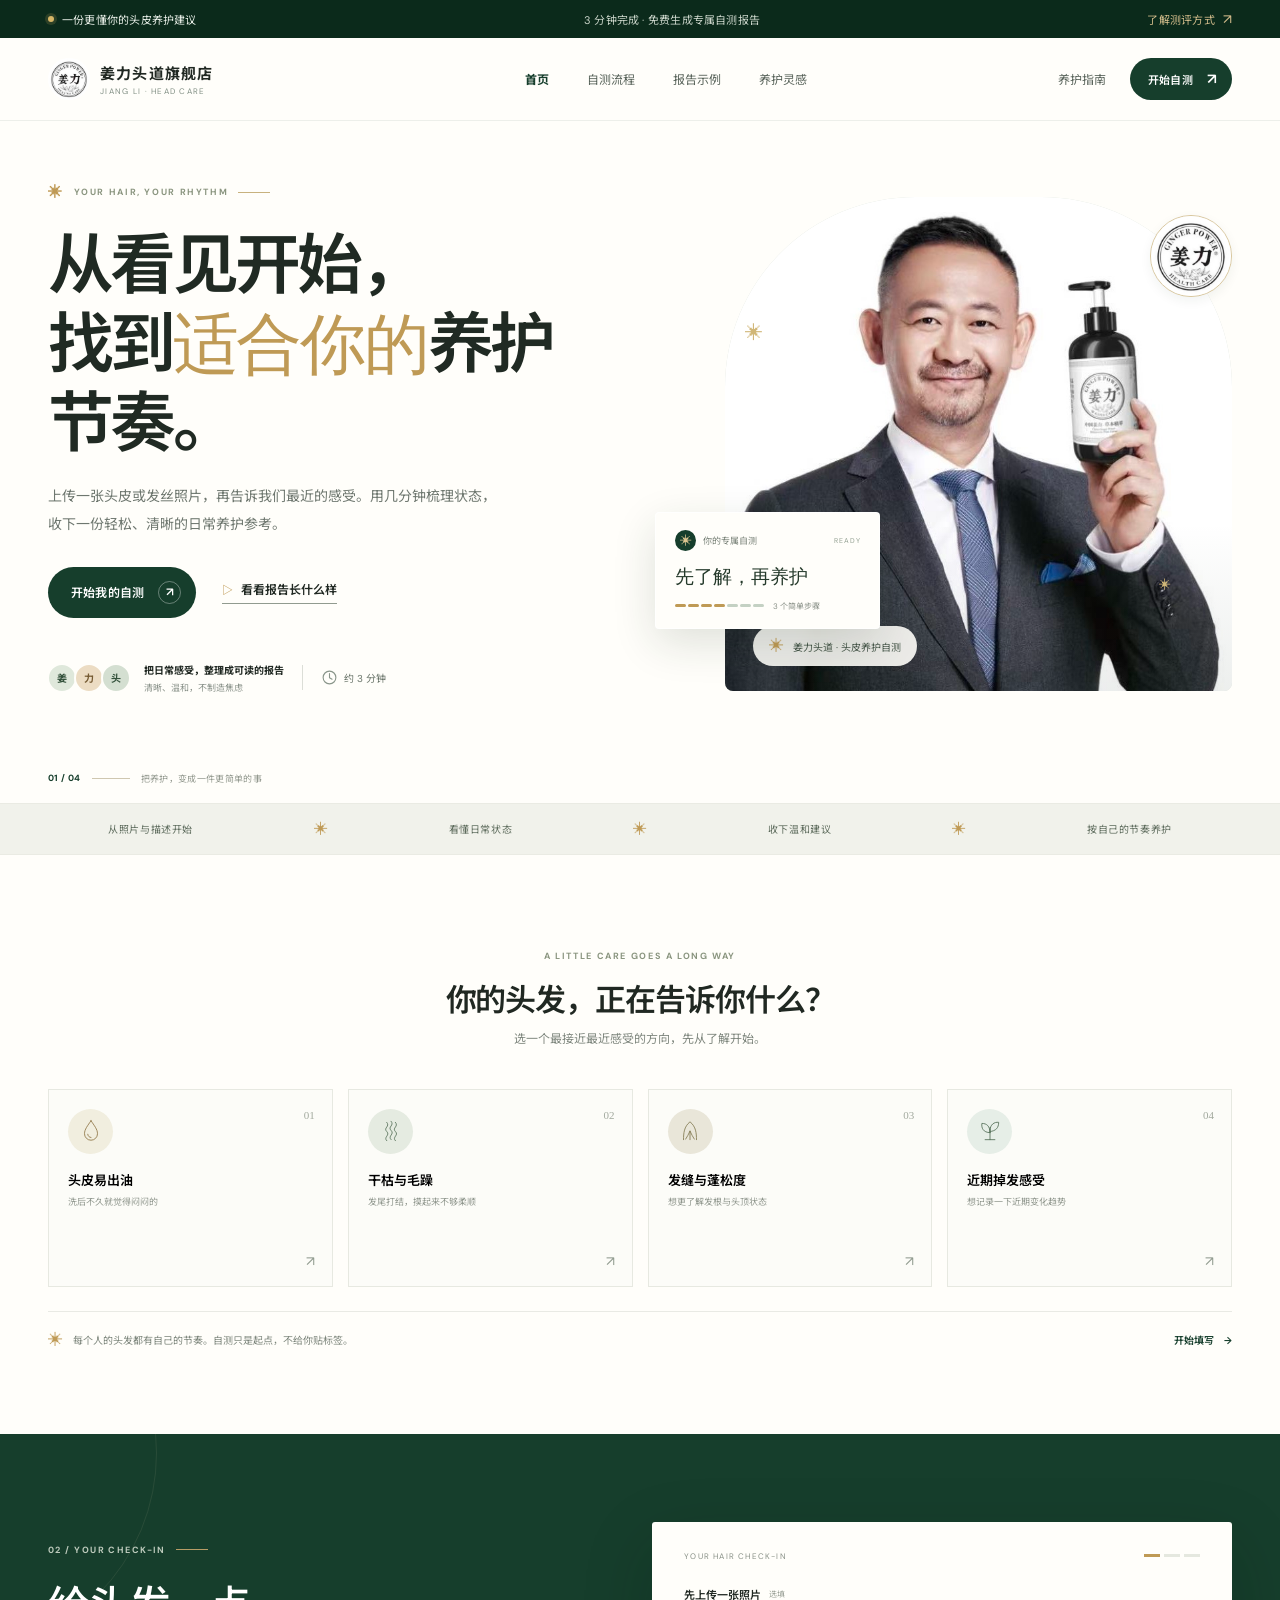
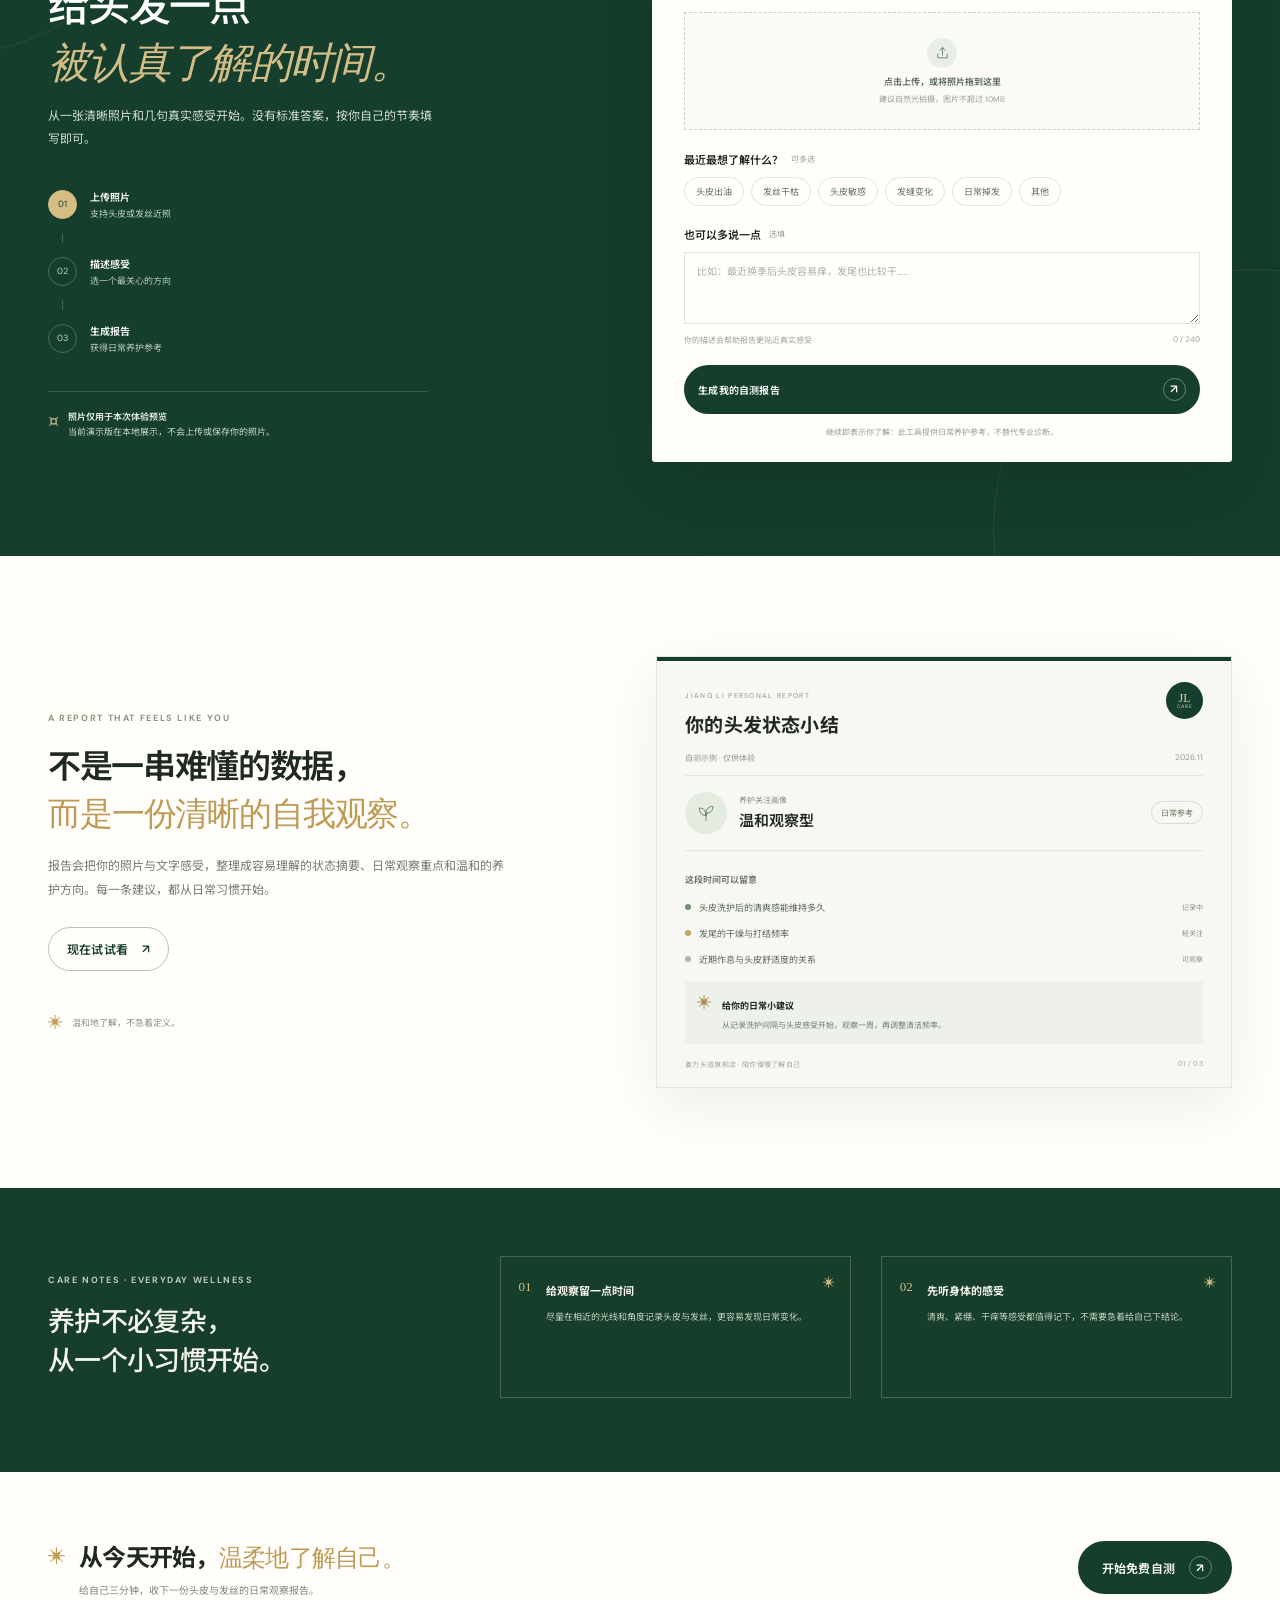
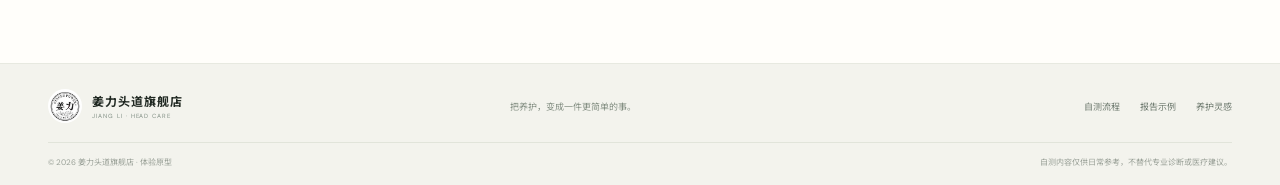
==== index.html @ 63dc25bf "Deploy hair care self-assessment prototype" ====
<!doctype html>
<html lang="zh-CN">
<head>
  <meta charset="UTF-8" />
  <meta name="viewport" content="width=device-width, initial-scale=1.0" />
  <meta name="theme-color" content="#153d2b" />
  <meta name="description" content="姜力头道旗舰店头皮发丝自测体验，几分钟生成一份日常养护参考报告。" />
  <title>姜力头道旗舰店 · 头皮发丝自测</title>
  <link rel="preconnect" href="https://fonts.googleapis.com" />
  <link rel="preconnect" href="https://fonts.gstatic.com" crossorigin />
  <link href="https://fonts.googleapis.com/css2?family=DM+Sans:wght@400;500;600;700&family=Noto+Sans+SC:wght@400;500;600;700;800&display=swap" rel="stylesheet" />
  <link rel="stylesheet" href="styles.css" />
</head>
<body>
  <div class="announcement">
    <div class="announcement-inner">
      <span class="announcement-note"><span class="live-dot"></span> 一份更懂你的头皮养护建议</span>
      <span class="announcement-center">3 分钟完成 · 免费生成专属自测报告</span>
      <a class="announcement-link" href="#how-it-works">了解测评方式 <span aria-hidden="true">↗</span></a>
    </div>
  </div>

  <header class="site-header">
    <div class="nav-wrap">
      <a class="brand" href="#top" aria-label="姜力头道旗舰店首页">
        <span class="brand-mark" aria-hidden="true"><img src="assets/jiangli-brand-seal.jpg" alt="" /></span>
        <span class="brand-copy"><strong>姜力头道旗舰店</strong><small>JIANG LI · HEAD CARE</small></span>
      </a>
      <nav class="desktop-nav" aria-label="主导航">
        <a class="active" href="#top">首页</a>
        <a href="#how-it-works">自测流程</a>
        <a href="#report-preview">报告示例</a>
        <a href="#care-notes">养护灵感</a>
      </nav>
      <div class="nav-actions">
        <a class="nav-text-link" href="#care-notes">养护指南</a>
        <a class="button button-dark button-small" href="#assessment">开始自测 <span aria-hidden="true">↗</span></a>
        <button class="menu-toggle" type="button" aria-label="打开导航" aria-expanded="false"><span></span><span></span></button>
      </div>
    </div>
    <nav class="mobile-nav" aria-label="移动端导航">
      <a href="#top">首页</a><a href="#how-it-works">自测流程</a><a href="#report-preview">报告示例</a><a href="#care-notes">养护灵感</a>
    </nav>
  </header>

  <main id="top">
    <section class="hero section-shell">
      <div class="hero-copy">
        <div class="eyebrow"><span class="eyebrow-leaf">✳</span> YOUR HAIR, YOUR RHYTHM <span class="eyebrow-line"></span></div>
        <h1>从看见开始，<br />找到<span class="gold-word">适合你的</span><br class="mobile-break" />养护节奏。</h1>
        <p class="hero-description">上传一张头皮或发丝照片，再告诉我们最近的感受。用几分钟梳理状态，收下一份轻松、清晰的日常养护参考。</p>
        <div class="hero-cta-row">
          <a class="button button-dark" href="#assessment">开始我的自测 <span class="arrow-circle" aria-hidden="true">↗</span></a>
          <a class="button-link" href="#report-preview"><span class="play-icon">▷</span> 看看报告长什么样</a>
        </div>
        <div class="hero-proof">
          <div class="avatar-stack" aria-hidden="true"><span>姜</span><span>力</span><span>头</span></div>
          <div class="proof-copy"><strong>把日常感受，整理成可读的报告</strong><span>清晰、温和，不制造焦虑</span></div>
          <span class="proof-divider"></span>
          <span class="proof-time"><svg viewBox="0 0 20 20" aria-hidden="true"><circle cx="10" cy="10" r="7.5"/><path d="M10 5.5v4.8l3 1.8"/></svg>约 3 分钟</span>
        </div>
      </div>
      <div class="hero-visual">
        <div class="hero-image-wrap">
          <img class="hero-image" src="assets/jiangli-founder-hero.jpg" alt="姜力品牌形象人物手持产品的宣传照片" />
          <div class="image-tint"></div>
          <div class="hero-image-caption"><span class="caption-spark">✳</span><span>姜力头道 · 头皮养护自测</span></div>
          <div class="floating-leaf leaf-one">✳</div><div class="floating-leaf leaf-two">✳</div>
        </div>
        <div class="floating-report-card">
          <div class="report-mini-head"><span class="report-mini-icon">✳</span><span>你的专属自测</span><span class="mini-status">READY</span></div>
          <div class="report-mini-title">先了解，再养护</div>
          <div class="report-mini-meta"><span class="mini-bars"><i></i><i></i><i></i><i></i><i></i><i></i><i></i></span><span>3 个简单步骤</span></div>
        </div>
        <div class="hero-stamp"><img src="assets/jiangli-brand-seal.jpg" alt="姜力品牌标识" /></div>
      </div>
      <div class="hero-bottom-note"><span>01 / 04</span><span class="note-rule"></span><span>把养护，变成一件更简单的事</span></div>
    </section>

    <section class="benefit-strip" aria-label="自测特点">
      <div class="benefit-inner"><span>从照片与描述开始</span><i>✳</i><span>看懂日常状态</span><i>✳</i><span>收下温和建议</span><i>✳</i><span>按自己的节奏养护</span></div>
    </section>

    <section class="categories section-shell" id="how-it-works">
      <div class="section-heading">
        <div class="eyebrow centered">A LITTLE CARE GOES A LONG WAY</div>
        <h2>你的头发，正在告诉你什么？</h2>
        <p>选一个最接近最近感受的方向，先从了解开始。</p>
      </div>
      <div class="concern-grid">
        <button class="concern-card" data-concern="头皮容易出油" type="button">
          <span class="concern-index">01</span><span class="concern-icon oil-icon"><svg viewBox="0 0 48 48"><path d="M24 5C18 14 12 21 12 29a12 12 0 0 0 24 0c0-8-6-15-12-24Z"/><path d="M18 30c.5 3.5 2.5 5.5 6 6"/></svg></span>
          <span class="concern-name">头皮易出油</span><span class="concern-desc">洗后不久就觉得闷闷的</span><span class="concern-arrow">↗</span>
        </button>
        <button class="concern-card" data-concern="发丝干枯毛躁" type="button">
          <span class="concern-index">02</span><span class="concern-icon hair-icon"><svg viewBox="0 0 48 48"><path d="M18 8c7 8-7 10 0 17s-7 10 0 17M26 6c7 8-7 10 0 17s-7 10 0 17M34 8c7 8-7 10 0 17s-7 10 0 17"/></svg></span>
          <span class="concern-name">干枯与毛躁</span><span class="concern-desc">发尾打结，摸起来不够柔顺</span><span class="concern-arrow">↗</span>
        </button>
        <button class="concern-card" data-concern="发缝看起来明显" type="button">
          <span class="concern-index">03</span><span class="concern-icon root-icon"><svg viewBox="0 0 48 48"><path d="M12 40c0-12 1-24 12-33 11 9 12 21 12 33M16 39c3-4 5-9 8-15 3 6 5 11 8 15M24 24v16"/></svg></span>
          <span class="concern-name">发缝与蓬松度</span><span class="concern-desc">想更了解发根与头顶状态</span><span class="concern-arrow">↗</span>
        </button>
        <button class="concern-card" data-concern="近期掉发感受变多" type="button">
          <span class="concern-index">04</span><span class="concern-icon calm-icon"><svg viewBox="0 0 48 48"><path d="M24 40V18M24 27C11 27 8 18 9 10c9 0 15 5 15 17ZM24 23c0-11 8-16 16-15 0 10-5 16-16 17"/><path d="M15 40h18"/></svg></span>
          <span class="concern-name">近期掉发感受</span><span class="concern-desc">想记录一下近期变化趋势</span><span class="concern-arrow">↗</span>
        </button>
      </div>
      <div class="category-foot"><span class="category-foot-mark">✳</span><span>每个人的头发都有自己的节奏。自测只是起点，不给你贴标签。</span><a href="#assessment">开始填写 <span>→</span></a></div>
    </section>

    <section class="assessment-section" id="assessment">
      <div class="assessment-shell">
        <div class="assessment-intro">
          <div class="eyebrow light-eyebrow"><span>02 / YOUR CHECK-IN</span><span class="eyebrow-line"></span></div>
          <h2>给头发一点<br /><span>被认真了解的时间。</span></h2>
          <p>从一张清晰照片和几句真实感受开始。没有标准答案，按你自己的节奏填写即可。</p>
          <div class="assessment-steps">
            <div class="step-item active"><span>01</span><div><strong>上传照片</strong><small>支持头皮或发丝近照</small></div></div>
            <span class="step-connector"></span>
            <div class="step-item"><span>02</span><div><strong>描述感受</strong><small>选一个最关心的方向</small></div></div>
            <span class="step-connector"></span>
            <div class="step-item"><span>03</span><div><strong>生成报告</strong><small>获得日常养护参考</small></div></div>
          </div>
          <div class="privacy-note"><span>⌑</span><p><strong>照片仅用于本次体验预览</strong><br/>当前演示版在本地展示，不会上传或保存你的照片。</p></div>
        </div>
        <div class="assessment-card" id="assessment-card">
          <div class="form-topline"><span>YOUR HAIR CHECK-IN</span><span class="form-progress"><i></i><i></i><i></i></span></div>
          <form id="assessment-form">
            <label class="field-label" for="photo-input">先上传一张照片 <span>选填</span></label>
            <div class="upload-box" id="upload-box" tabindex="0" role="button" aria-label="选择或拖入照片">
              <input id="photo-input" type="file" accept="image/*" capture="environment" />
              <div class="upload-placeholder" id="upload-placeholder">
                <span class="upload-icon"><svg viewBox="0 0 32 32"><path d="M16 21V7m0 0-5 5m5-5 5 5M7 19v7h18v-7"/></svg></span>
                <strong>点击上传，或将照片拖到这里</strong>
                <small>建议自然光拍摄，图片不超过 10MB</small>
              </div>
              <img class="upload-preview" id="upload-preview" alt="已选择照片预览" hidden />
              <button class="remove-photo" id="remove-photo" type="button" aria-label="移除照片" hidden>×</button>
            </div>
            <label class="field-label concern-field-label">最近最想了解什么？ <span>可多选</span></label>
            <div class="choice-list" role="group" aria-label="选择关心的问题">
              <button type="button" class="choice-chip" data-choice="头皮出油">头皮出油</button>
              <button type="button" class="choice-chip" data-choice="发丝干枯">发丝干枯</button>
              <button type="button" class="choice-chip" data-choice="头皮敏感">头皮敏感</button>
              <button type="button" class="choice-chip" data-choice="发缝变化">发缝变化</button>
              <button type="button" class="choice-chip" data-choice="日常掉发">日常掉发</button>
              <button type="button" class="choice-chip" data-choice="其他感受">其他</button>
            </div>
            <label class="field-label" for="description">也可以多说一点 <span>选填</span></label>
            <textarea id="description" rows="3" maxlength="240" placeholder="比如：最近换季后头皮容易痒，发尾也比较干……"></textarea>
            <div class="form-foot"><span>你的描述会帮助报告更贴近真实感受</span><span id="char-count">0 / 240</span></div>
            <button class="button button-dark submit-button" type="submit">生成我的自测报告 <span class="arrow-circle" aria-hidden="true">↗</span></button>
            <p class="form-disclaimer">继续即表示你了解：此工具提供日常养护参考，不替代专业诊断。</p>
          </form>
        </div>
      </div>
    </section>

    <section class="report-preview section-shell" id="report-preview">
      <div class="report-preview-copy">
        <div class="eyebrow">A REPORT THAT FEELS LIKE YOU</div>
        <h2>不是一串难懂的数据，<br /><span class="gold-word">而是一份清晰的自我观察。</span></h2>
        <p>报告会把你的照片与文字感受，整理成容易理解的状态摘要、日常观察重点和温和的养护方向。每一条建议，都从日常习惯开始。</p>
        <a class="button button-outline" href="#assessment">现在试试看 <span aria-hidden="true">↗</span></a>
        <div class="report-caption"><span class="caption-num">✳</span><span>温和地了解，不急着定义。</span></div>
      </div>
      <div class="report-card" aria-label="自测报告示例">
        <div class="report-card-top"><div><span class="report-overline">JIANG LI PERSONAL REPORT</span><h3>你的头发状态小结</h3></div><span class="report-mark">JL<br/><small>CARE</small></span></div>
        <div class="report-id-row"><span>自测示例 · 仅供体验</span><span>2026.11</span></div>
        <div class="report-type"><div class="type-icon"><svg viewBox="0 0 48 48"><path d="M24 39V23M24 29C14 29 10 21 11 14c8 0 13 5 13 15ZM24 24c0-9 7-14 14-13 0 8-5 13-14 14"/></svg></div><div><small>养护关注画像</small><strong>温和观察型</strong></div><span class="type-pill">日常参考</span></div>
        <div class="report-divider"></div>
        <div class="report-observations"><span class="report-small-title">这段时间可以留意</span><div class="observation-row"><span class="obs-dot"></span><span>头皮洗护后的清爽感能维持多久</span><span class="obs-status">记录中</span></div><div class="observation-row"><span class="obs-dot gold-dot"></span><span>发尾的干燥与打结频率</span><span class="obs-status">轻关注</span></div><div class="observation-row"><span class="obs-dot soft-dot"></span><span>近期作息与头皮舒适度的关系</span><span class="obs-status">可观察</span></div></div>
        <div class="report-recommend"><span class="recommend-icon">✳</span><div><strong>给你的日常小建议</strong><p>从记录洗护间隔与头皮感受开始，观察一周，再调整清洁频率。</p></div></div>
        <div class="report-card-foot"><span>姜力头道旗舰店 · 陪你慢慢了解自己</span><span>01 / 03</span></div>
      </div>
    </section>

    <section class="care-notes" id="care-notes">
      <div class="care-inner"><div class="care-title"><div class="eyebrow light-eyebrow">CARE NOTES · EVERYDAY WELLNESS</div><h2>养护不必复杂，<br/>从一个小习惯开始。</h2></div><div class="care-note-card"><span class="note-number">01</span><div><strong>给观察留一点时间</strong><p>尽量在相近的光线和角度记录头皮与发丝，更容易发现日常变化。</p></div><span class="note-spark">✳</span></div><div class="care-note-card"><span class="note-number">02</span><div><strong>先听身体的感受</strong><p>清爽、紧绷、干痒等感受都值得记下，不需要急着给自己下结论。</p></div><span class="note-spark">✳</span></div></div>
    </section>

    <section class="closing-cta section-shell"><div><span class="closing-spark">✳</span><h2>从今天开始，<span>温柔地了解自己。</span></h2><p>给自己三分钟，收下一份头皮与发丝的日常观察报告。</p></div><a class="button button-dark" href="#assessment">开始免费自测 <span class="arrow-circle" aria-hidden="true">↗</span></a></section>
  </main>

  <footer class="site-footer"><div class="footer-main"><a class="brand footer-brand" href="#top"><span class="brand-mark" aria-hidden="true"><img src="assets/jiangli-brand-seal.jpg" alt="" /></span><span class="brand-copy"><strong>姜力头道旗舰店</strong><small>JIANG LI · HEAD CARE</small></span></a><p>把养护，变成一件更简单的事。</p><span class="footer-links"><a href="#how-it-works">自测流程</a><a href="#report-preview">报告示例</a><a href="#care-notes">养护灵感</a></span></div><div class="footer-bottom"><span>© 2026 姜力头道旗舰店 · 体验原型</span><span>自测内容仅供日常参考，不替代专业诊断或医疗建议。</span></div></footer>

  <div class="toast" id="toast" role="status" aria-live="polite"></div>
  <div class="result-overlay" id="result-overlay" aria-hidden="true">
    <div class="result-modal" role="dialog" aria-modal="true" aria-labelledby="result-title">
      <button class="modal-close" id="modal-close" type="button" aria-label="关闭报告">×</button>
      <div class="result-confetti">✳</div><div class="eyebrow centered">YOUR PERSONAL CHECK-IN</div>
      <h2 id="result-title">你的自测报告已准备好</h2>
      <p class="result-lead">根据你刚才的选择，整理出以下日常观察方向。</p>
      <div class="generated-report"><div class="generated-report-head"><span class="generated-report-symbol">QH</span><div><small>你的养护关注重点</small><strong id="result-type">日常平衡观察</strong></div><span class="report-demo-tag">体验版</span></div><div class="generated-tags" id="result-tags"></div><div class="generated-section"><span>可以先观察</span><p id="result-observation">记录洗护后的头皮舒适感，以及发丝在一周中的变化。</p></div><div class="generated-section recommendation-section"><span>温和的日常建议</span><p id="result-recommendation">尝试在相近光线下记录状态，并保持简单、稳定的洗护节奏，再根据真实感受逐步调整。</p></div></div>
      <div class="modal-note">这是一份交互原型示例，内容根据选项生成，不构成医疗建议。</div>
      <div class="modal-actions"><button class="button button-dark" type="button" id="close-report">完成 <span class="arrow-circle" aria-hidden="true">✓</span></button><button class="modal-retry" type="button" id="retry-form">调整我的回答</button></div>
    </div>
  </div>
  <script src="app.js"></script>
</body>
</html>
---- styles.css ----
:root{--green:#163e2c;--deep:#103321;--deepest:#0b2a1b;--green-soft:#e6eee6;--gold:#bf9a55;--gold-soft:#e5d4ad;--cream:#f7f6f1;--paper:#fffefa;--ink:#202822;--muted:#737b73;--line:#e8e7df;--serif:Georgia,'Times New Roman',serif;--sans:'DM Sans','Noto Sans SC',sans-serif}*{box-sizing:border-box}html{scroll-behavior:smooth;scroll-padding-top:90px}body{margin:0;background:var(--paper);color:var(--ink);font-family:var(--sans);-webkit-font-smoothing:antialiased}a{color:inherit;text-decoration:none}button,input,textarea{font:inherit}.announcement{background:var(--deepest);color:#e9efe8;font-size:11px;letter-spacing:.02em}.announcement-inner{max-width:1320px;height:38px;margin:auto;padding:0 48px;display:flex;align-items:center;justify-content:space-between}.announcement-note,.announcement-link{display:flex;align-items:center;gap:8px}.announcement-center{color:#cbd5ca}.announcement-link{color:#d4bd8c}.announcement-link span{font-size:14px}.live-dot{width:6px;height:6px;border-radius:50%;background:#d6b667;box-shadow:0 0 0 3px rgba(214,182,103,.16)}.site-header{position:sticky;top:0;z-index:20;background:rgba(255,254,250,.94);backdrop-filter:blur(18px);border-bottom:1px solid rgba(30,61,43,.08)}.nav-wrap{max-width:1320px;height:82px;padding:0 48px;margin:auto;display:flex;align-items:center;justify-content:space-between}.brand{display:inline-flex;align-items:center;gap:10px;flex-shrink:0}.brand-mark{width:42px;height:42px;border-radius:50%;display:grid;place-items:center;background:#fff;overflow:hidden}.brand-mark img{width:100%;height:100%;object-fit:cover;display:block}.brand-copy{display:grid;gap:2px}.brand-copy strong{font-size:15px;letter-spacing:.08em}.brand-copy small{font-size:8px;color:#829085;letter-spacing:.16em}.desktop-nav{display:flex;align-items:center;gap:38px;margin-left:60px}.desktop-nav a,.nav-text-link{font-size:12px;color:#58635a;transition:color .2s}.desktop-nav a:hover,.desktop-nav a.active{color:var(--green)}.desktop-nav a.active{font-weight:700}.nav-actions{display:flex;align-items:center;gap:24px}.button{display:inline-flex;align-items:center;justify-content:center;gap:14px;border:0;border-radius:50px;padding:15px 20px 15px 24px;font-size:12px;font-weight:600;letter-spacing:.02em;cursor:pointer;transition:transform .2s,box-shadow .2s,background .2s}.button:hover{transform:translateY(-2px);box-shadow:0 9px 22px rgba(17,54,34,.16)}.button-dark{background:var(--green);color:#fff}.button-dark:hover{background:#0e3322}.button-small{padding:11px 15px 11px 18px;font-size:11px}.button-small span{font-size:15px}.arrow-circle{width:23px;height:23px;border:1px solid rgba(255,255,255,.35);border-radius:50%;display:grid;place-items:center;font-size:12px}.menu-toggle,.mobile-nav{display:none}.section-shell{max-width:1320px;padding-left:48px;padding-right:48px;margin-left:auto;margin-right:auto}.hero{min-height:600px;display:grid;grid-template-columns:1fr 1.02fr;align-items:center;gap:42px;padding-top:42px;padding-bottom:18px;position:relative}.hero-copy{padding:20px 0 42px}.eyebrow{display:flex;align-items:center;gap:10px;font-size:9px;letter-spacing:.18em;font-weight:700;color:#8a957f}.eyebrow-line{height:1px;width:32px;background:#c8b27e}.eyebrow-leaf{font-size:14px;color:var(--gold)}.hero h1{font-size:clamp(43px,5.15vw,69px);line-height:1.2;letter-spacing:-.055em;font-weight:600;margin:25px 0 20px;color:#202a23}.gold-word{color:var(--gold);font-family:var(--serif);font-weight:500;letter-spacing:-.035em}.mobile-break{display:none}.hero-description{max-width:450px;font-size:14px;line-height:1.95;color:#6e776f;margin:0}.hero-cta-row{display:flex;align-items:center;gap:26px;margin-top:29px}.hero-cta-row .button{padding:14px 15px 14px 23px}.button-link{font-size:12px;font-weight:600;border-bottom:1px solid #919b8f;padding-bottom:5px;display:inline-flex;align-items:center;gap:8px}.play-icon{font-size:11px;color:var(--gold)}.hero-proof{display:flex;align-items:center;gap:13px;margin-top:44px}.avatar-stack{display:flex;padding-left:2px}.avatar-stack span{width:30px;height:30px;border-radius:50%;border:2px solid #fffefa;display:grid;place-items:center;margin-left:-3px;background:#dfe8db;color:#33513b;font-size:10px;font-weight:700}.avatar-stack span:nth-child(2){background:#ecdcc3;color:#755a32}.avatar-stack span:nth-child(3){background:#d4dfd1}.proof-copy{display:grid;gap:4px}.proof-copy strong{font-size:10px}.proof-copy>span{font-size:9px;color:#8b938b}.proof-divider{height:25px;width:1px;background:#dcded7;margin:0 5px}.proof-time{display:flex;gap:6px;align-items:center;font-size:10px;color:#687368}.proof-time svg{width:17px;height:17px;fill:none;stroke:#89958a;stroke-width:1.3;stroke-linecap:round;stroke-linejoin:round}.hero-visual{height:494px;position:relative;margin:0 0 10px 0}.hero-image-wrap{height:100%;width:88%;margin-left:auto;overflow:hidden;position:relative;border-radius:190px 190px 8px 8px;background:#d9e0d5}.hero-image{width:100%;height:100%;object-fit:cover;object-position:center 16%;display:block;filter:none}.image-tint{position:absolute;inset:0;background:linear-gradient(180deg,rgba(29,54,37,0) 66%,rgba(21,50,31,.08) 100%);pointer-events:none}.hero-image-caption{position:absolute;bottom:25px;left:28px;background:rgba(255,254,250,.9);border-radius:40px;padding:10px 16px;display:flex;align-items:center;gap:9px;font-size:10px;color:#465649;backdrop-filter:blur(6px)}.caption-spark{font-size:15px;color:var(--gold)}.floating-report-card{position:absolute;left:0;bottom:62px;width:225px;background:var(--paper);padding:17px 19px;box-shadow:0 14px 44px rgba(27,52,31,.14);border:1px solid rgba(255,255,255,.8);border-radius:4px}.report-mini-head{display:flex;align-items:center;gap:7px;font-size:9px;color:#788177}.report-mini-icon{width:21px;height:21px;border-radius:50%;display:grid;place-items:center;background:var(--green);color:#ddc58f;font-size:12px}.mini-status{margin-left:auto;color:#93a092;font-size:7px;letter-spacing:.12em}.report-mini-title{margin:13px 0 10px;font-family:var(--serif);font-size:19px;color:#253a2b}.report-mini-meta{display:flex;align-items:center;gap:9px;color:#899087;font-size:8px}.mini-bars{display:flex;gap:2px}.mini-bars i{width:11px;height:3px;border-radius:3px;background:#c4d1c3}.mini-bars i:nth-child(1),.mini-bars i:nth-child(2),.mini-bars i:nth-child(3),.mini-bars i:nth-child(4){background:var(--gold)}.hero-stamp{position:absolute;right:0;top:18px;width:82px;height:82px;border-radius:50%;background:#f5f2e9;border:1px solid #d8c69d;display:flex;align-items:center;justify-content:center;color:var(--green);transform:none;overflow:hidden;box-shadow:0 4px 12px rgba(25,43,28,.06)}.hero-stamp:before{display:none}.hero-stamp img{width:100%;height:100%;object-fit:cover;display:block}.floating-leaf{position:absolute;color:#d1b778;font-size:18px}.leaf-one{top:25%;left:4%}.leaf-two{right:12%;bottom:20%;font-size:12px}.hero-bottom-note{grid-column:1/-1;display:flex;align-items:center;gap:11px;color:#93998f;font-size:9px;letter-spacing:.04em;margin-top:-6px}.hero-bottom-note>span:first-child{color:var(--green);font-weight:700}.note-rule{width:38px;height:1px;background:#cfc7b0}.benefit-strip{background:#f1f2eb;border-top:1px solid #eaebe3;border-bottom:1px solid #eaebe3}.benefit-inner{max-width:1320px;padding:16px 48px;margin:auto;display:flex;justify-content:space-around;align-items:center;color:#5e6c5d;font-size:10px;letter-spacing:.06em}.benefit-inner i{font-style:normal;color:var(--gold);font-size:14px}.categories{padding-top:95px;padding-bottom:84px}.section-heading{text-align:center}.centered{justify-content:center}.section-heading h2{font-size:31px;letter-spacing:-.035em;font-weight:600;margin:13px 0 8px}.section-heading p{margin:0;color:#7f877e;font-size:12px}.concern-grid{display:grid;grid-template-columns:repeat(4,1fr);gap:15px;margin-top:42px}.concern-card{position:relative;min-height:198px;text-align:left;border:1px solid #e7e9e1;background:#fcfcf8;padding:19px 19px 17px;display:flex;flex-direction:column;align-items:flex-start;cursor:pointer;transition:transform .22s,border-color .22s,background .22s}.concern-card:hover,.concern-card.selected{transform:translateY(-4px);border-color:#9eaf9d;background:#f4f6ef}.concern-index{position:absolute;right:17px;top:19px;font-family:var(--serif);font-size:11px;color:#a2a99e}.concern-icon{width:45px;height:45px;border-radius:50%;display:grid;place-items:center;margin-bottom:16px;background:#e7eee6;color:#43634a}.concern-icon svg{width:26px;height:26px;fill:none;stroke:currentColor;stroke-width:1.55;stroke-linecap:round;stroke-linejoin:round}.oil-icon{background:#f1eedf;color:#8e7545}.hair-icon{background:#e5ebe1;color:#577159}.root-icon{background:#e9e6d9;color:#827a51}.calm-icon{background:#e6eee7;color:#526d55}.concern-name{font-size:13px;font-weight:600}.concern-desc{font-size:9px;color:#90978e;margin-top:6px}.concern-arrow{position:absolute;right:17px;bottom:16px;color:#8f9a8e;font-size:14px}.category-foot{margin-top:24px;padding-top:18px;border-top:1px solid #e9eae4;display:flex;align-items:center;gap:10px;font-size:10px;color:#7c857b}.category-foot-mark{color:var(--gold);font-size:15px}.category-foot a{margin-left:auto;color:var(--green);font-weight:600}.category-foot a span{padding-left:8px}.assessment-section{background:var(--green);color:white;padding:88px 48px 94px;position:relative;overflow:hidden}.assessment-section:before,.assessment-section:after{content:'';position:absolute;width:400px;height:400px;border:1px solid rgba(229,212,173,.09);border-radius:50%;pointer-events:none}.assessment-section:before{left:-245px;top:-182px}.assessment-section:after{right:-235px;bottom:-235px;width:520px;height:520px}.assessment-shell{position:relative;z-index:1;max-width:1224px;margin:auto;display:grid;grid-template-columns:.88fr 1fr;gap:94px;align-items:center}.light-eyebrow{color:#bdcabc}.light-eyebrow .eyebrow-line{background:#b69c66}.light-eyebrow span:first-child{letter-spacing:.16em}.assessment-intro h2{font-size:42px;line-height:1.34;letter-spacing:-.04em;font-weight:500;margin:23px 0 14px}.assessment-intro h2 span{font-family:var(--serif);font-style:italic;color:#d3bd88;font-weight:400}.assessment-intro>p{max-width:390px;color:#d0dbd0;line-height:1.9;font-size:12px;margin:0}.assessment-steps{margin-top:38px;display:grid;gap:13px}.step-item{display:flex;gap:13px;align-items:center}.step-item>span{width:29px;height:29px;display:grid;place-items:center;border-radius:50%;border:1px solid rgba(228,234,225,.25);font-size:9px;color:#c6d1c6}.step-item.active>span{border-color:#d6bd84;background:#d6bd84;color:#1a412f}.step-item>div{display:grid;gap:3px}.step-item strong{font-size:10px;font-weight:600}.step-item small{font-size:9px;color:#b8c8b9}.step-connector{width:1px;height:10px;background:rgba(228,234,225,.23);margin-left:14px}.privacy-note{display:flex;align-items:flex-start;gap:10px;margin-top:37px;padding-top:18px;border-top:1px solid rgba(255,255,255,.15);max-width:380px;color:#d6c18d}.privacy-note>span{font-size:20px;line-height:1}.privacy-note p{margin:0;color:#c8d4c7;font-size:9px;line-height:1.7}.privacy-note strong{font-weight:600;color:#ecf0e8}.assessment-card{background:var(--paper);color:var(--ink);padding:29px 32px 25px;box-shadow:0 24px 70px rgba(2,24,13,.2);border-radius:3px}.form-topline{display:flex;align-items:center;justify-content:space-between;font-size:8px;letter-spacing:.15em;color:#899187;margin-bottom:25px}.form-progress{display:flex;gap:4px}.form-progress i{width:16px;height:3px;background:#e5e8df}.form-progress i:first-child{background:var(--gold)}.field-label{display:flex;align-items:center;gap:8px;font-size:11px;font-weight:600;margin-bottom:10px}.field-label>span{font-size:8px;color:#9ba197;font-weight:400}.upload-box{height:118px;border:1px dashed #cbd3c8;background:#fafbf7;display:grid;place-items:center;position:relative;overflow:hidden;cursor:pointer;transition:border-color .2s,background .2s}.upload-box:hover,.upload-box.dragover{border-color:#65816a;background:#f2f5ef}.upload-box input{position:absolute;inset:0;width:100%;height:100%;opacity:0;cursor:pointer;z-index:2}.upload-placeholder{text-align:center;display:flex;flex-direction:column;align-items:center;gap:5px;color:#596859}.upload-icon{width:30px;height:30px;display:grid;place-items:center;border-radius:50%;background:#e9efe7;color:#58715b;margin-bottom:2px}.upload-icon svg{width:17px;height:17px;fill:none;stroke:currentColor;stroke-width:1.5;stroke-linecap:round;stroke-linejoin:round}.upload-placeholder strong{font-size:9px;font-weight:600}.upload-placeholder small{font-size:8px;color:#9aa198}.upload-preview{width:100%;height:100%;object-fit:cover}.remove-photo{position:absolute;z-index:3;top:7px;right:7px;border:0;width:23px;height:23px;border-radius:50%;background:rgba(17,44,26,.72);color:white;font-size:17px;line-height:1;cursor:pointer}.concern-field-label{margin-top:21px}.choice-list{display:flex;flex-wrap:wrap;gap:7px;margin-bottom:20px}.choice-chip{border:1px solid #e0e5dc;background:#fffefa;color:#687469;border-radius:30px;padding:7px 11px;font-size:9px;cursor:pointer;transition:all .2s}.choice-chip:hover,.choice-chip.selected{border-color:#6e8a6e;background:#edf2ea;color:#2f5238}.assessment-card textarea{width:100%;resize:vertical;min-height:65px;border:1px solid #e0e5dc;background:#fffefa;padding:11px 12px;font-size:10px;line-height:1.6;color:#344136;outline:none;transition:border .2s}.assessment-card textarea:focus{border-color:#829883}.assessment-card textarea::placeholder{color:#adb3aa}.form-foot{display:flex;justify-content:space-between;color:#a0a69e;font-size:8px;margin-top:5px}.submit-button{width:100%;margin-top:20px;padding:13px 14px;font-size:10px}.submit-button .arrow-circle{margin-left:auto}.form-disclaimer{font-size:8px;color:#9ba297;text-align:center;margin:12px 0 0}.report-preview{padding-top:100px;padding-bottom:100px;display:grid;grid-template-columns:.9fr 1fr;gap:90px;align-items:center}.report-preview-copy h2{font-size:33px;line-height:1.42;letter-spacing:-.04em;font-weight:600;margin:20px 0 16px}.report-preview-copy p{font-size:12px;line-height:2;color:#747d74;max-width:460px;margin:0}.button-outline{border:1px solid #b8c3b8;color:var(--green);background:transparent;margin-top:25px;padding:12px 18px}.button-outline:hover{background:#f1f4ed}.report-caption{display:flex;align-items:center;gap:9px;margin-top:42px;color:#8e968b;font-size:9px}.caption-num{font-size:15px;color:var(--gold)}.report-card{background:#f8f8f2;border:1px solid #e5e7dd;box-shadow:0 18px 55px rgba(42,61,43,.08);padding:25px 28px 18px;position:relative}.report-card:before{content:'';position:absolute;top:0;left:0;right:0;height:4px;background:var(--green)}.report-card-top{display:flex;justify-content:space-between;align-items:flex-start}.report-overline{font-size:7px;color:#89948a;letter-spacing:.19em}.report-card h3{margin:7px 0 0;font-size:19px;letter-spacing:.01em}.report-mark{width:37px;height:37px;border-radius:50%;background:var(--green);color:#e2cf9f;font-family:var(--serif);font-size:12px;display:grid;place-content:center;text-align:center;line-height:1}.report-mark small{font-family:var(--sans);font-size:5px;letter-spacing:.15em}.report-id-row{display:flex;justify-content:space-between;padding:14px 0 12px;border-bottom:1px solid #e4e7de;font-size:8px;color:#92998f}.report-type{display:flex;align-items:center;gap:12px;padding:16px 0}.type-icon{width:42px;height:42px;border-radius:50%;background:#e4ebe1;display:grid;place-items:center;color:#476347}.type-icon svg{width:24px;height:24px;fill:none;stroke:currentColor;stroke-width:1.5;stroke-linecap:round;stroke-linejoin:round}.report-type>div:nth-child(2){display:grid;gap:4px}.report-type small{font-size:8px;color:#879087}.report-type strong{font-size:15px;font-weight:600}.type-pill{margin-left:auto;border:1px solid #d8dfd4;padding:5px 9px;border-radius:30px;color:#687a67;font-size:8px}.report-divider{height:1px;background:#e4e7de}.report-observations{padding:16px 0 12px}.report-small-title{font-size:9px;color:#667367;font-weight:600}.observation-row{display:flex;align-items:center;gap:8px;margin-top:13px;font-size:9px;color:#5f6a60}.obs-dot{width:6px;height:6px;background:#719175;border-radius:50%;flex:0 0 auto}.gold-dot{background:#c1a362}.soft-dot{background:#a8b8a5}.obs-status{margin-left:auto;font-size:7px;color:#89958a}.report-recommend{display:flex;gap:10px;background:#edf1e9;padding:12px;margin-top:3px}.recommend-icon{color:#ad9151;font-size:15px}.report-recommend strong{font-size:9px}.report-recommend p{margin:5px 0 0;color:#768074;font-size:8px;line-height:1.7}.report-card-foot{display:flex;justify-content:space-between;margin-top:15px;color:#a1a89e;font-size:7px;letter-spacing:.04em}.care-notes{background:#173e2b;color:#f5f5ed;padding:68px 48px 74px}.care-inner{max-width:1224px;margin:auto;display:grid;grid-template-columns:1.2fr 1fr 1fr;gap:30px;align-items:center}.care-title h2{font-size:27px;line-height:1.45;font-weight:500;letter-spacing:-.025em;margin:16px 0 0}.care-note-card{height:142px;display:flex;align-items:flex-start;gap:14px;padding:22px 18px;border:1px solid rgba(255,255,255,.2);position:relative}.note-number{color:#d3bd88;font-family:var(--serif);font-size:13px}.care-note-card strong{font-size:11px}.care-note-card p{font-size:9px;line-height:1.9;color:#c2d0c2;margin:9px 10px 0 0}.note-spark{position:absolute;right:15px;top:18px;color:#d2bb82;font-size:12px}.closing-cta{padding-top:66px;padding-bottom:66px;display:flex;align-items:center;justify-content:space-between}.closing-cta>div{position:relative;padding-left:31px}.closing-spark{position:absolute;left:0;top:7px;color:var(--gold);font-size:18px}.closing-cta h2{margin:0;font-size:24px;letter-spacing:-.03em}.closing-cta h2 span{color:var(--gold);font-family:var(--serif);font-weight:500}.closing-cta p{margin:8px 0 0;color:#808980;font-size:10px}.closing-cta>.button{flex-shrink:0}.site-footer{background:#f3f3ed;border-top:1px solid #e7e9e0;padding:25px 48px 18px}.footer-main,.footer-bottom{max-width:1224px;margin:auto;display:flex;align-items:center;justify-content:space-between}.footer-main{padding-bottom:19px}.footer-brand .brand-mark{width:34px;height:34px}.footer-brand .brand-mark img{width:100%;height:100%}.footer-brand .brand-copy strong{font-size:12px}.footer-brand .brand-copy small{font-size:6px}.footer-main>p{font-size:9px;color:#859084;margin-left:-120px}.footer-links{display:flex;gap:20px;font-size:9px;color:#6f7b70}.footer-bottom{padding-top:13px;border-top:1px solid #e1e4da;color:#9aa198;font-size:8px}.toast{position:fixed;bottom:24px;left:50%;z-index:60;transform:translate(-50%,20px);background:#183e2b;color:white;padding:12px 17px;font-size:11px;opacity:0;pointer-events:none;transition:all .25s;box-shadow:0 10px 25px #173e2b30}.toast.visible{opacity:1;transform:translate(-50%,0)}.result-overlay{position:fixed;inset:0;z-index:50;background:rgba(8,26,16,.68);backdrop-filter:blur(5px);display:none;align-items:center;justify-content:center;padding:20px;overflow:auto}.result-overlay.open{display:flex}.result-modal{position:relative;width:min(100%,500px);max-height:min(90vh,780px);overflow:auto;background:#fffefa;padding:34px 38px 29px;text-align:center;box-shadow:0 22px 80px rgba(0,0,0,.22);animation:modal-in .3s ease}@keyframes modal-in{from{opacity:0;transform:translateY(14px)}to{opacity:1;transform:translateY(0)}}.modal-close{position:absolute;top:14px;right:17px;border:0;background:transparent;color:#849084;font-size:25px;cursor:pointer}.result-confetti{color:var(--gold);font-size:23px;margin-bottom:9px}.result-modal h2{font-size:22px;margin:12px 0 7px}.result-lead{color:#858e84;font-size:10px;margin:0 0 22px}.generated-report{text-align:left;border:1px solid #e5e9df;background:#fbfcf8;padding:18px}.generated-report-head{display:flex;align-items:center;gap:11px}.generated-report-symbol{width:36px;height:36px;border-radius:50%;display:grid;place-items:center;background:var(--green);color:#dfc992;font-family:var(--serif);font-size:12px}.generated-report-head>div{display:grid;gap:4px}.generated-report-head small{font-size:8px;color:#879186}.generated-report-head strong{font-size:14px}.report-demo-tag{margin-left:auto;padding:5px 8px;border-radius:20px;background:#edf1e9;color:#6d806b;font-size:7px}.generated-tags{display:flex;flex-wrap:wrap;gap:6px;padding:14px 0;border-bottom:1px solid #e6e9e1}.generated-tags span{background:#f0f2eb;border-radius:15px;padding:5px 8px;color:#627362;font-size:8px}.generated-section{padding:13px 0 0}.generated-section>span{font-size:8px;color:#8a9587;letter-spacing:.08em}.generated-section p{margin:6px 0 0;color:#5f6c60;font-size:10px;line-height:1.8}.recommendation-section{margin-top:10px;padding:12px;background:#f0f3ec}.modal-note{font-size:8px;color:#9aa198;margin:13px 0 18px}.modal-actions{display:flex;align-items:center;justify-content:center;gap:17px}.modal-actions .button{padding:10px 12px 10px 19px;font-size:10px}.modal-actions .arrow-circle{width:21px;height:21px}.modal-retry{border:0;background:transparent;color:#607361;font-size:9px;text-decoration:underline;text-underline-offset:3px;cursor:pointer}
@media(max-width:1000px){.nav-wrap{padding:0 30px}.section-shell{padding-left:30px;padding-right:30px}.desktop-nav{gap:22px;margin-left:30px}.nav-actions{gap:15px}.hero{gap:24px;min-height:540px}.hero-visual{height:430px}.hero h1{font-size:55px}.assessment-shell{gap:48px}.assessment-section{padding-left:30px;padding-right:30px}.report-preview{gap:45px}.care-inner{gap:18px}.care-notes{padding-left:30px;padding-right:30px}.site-footer{padding-left:30px;padding-right:30px}.footer-main>p{margin-left:-30px}}
@media(max-width:760px){html{scroll-padding-top:68px}.announcement-inner{height:32px;padding:0 18px;justify-content:center}.announcement-note,.announcement-link{display:none}.announcement-center{font-size:9px}.nav-wrap{height:68px;padding:0 20px}.brand-mark{width:36px;height:36px}.brand-copy strong{font-size:13px}.desktop-nav,.nav-text-link,.nav-actions>.button{display:none}.menu-toggle{display:flex;width:38px;height:38px;flex-direction:column;justify-content:center;align-items:center;gap:5px;border:1px solid #e4e8df;background:transparent;border-radius:50%;cursor:pointer}.menu-toggle span{width:14px;height:1px;background:var(--green);transition:transform .2s}.menu-toggle[aria-expanded=true] span:first-child{transform:translateY(3px) rotate(45deg)}.menu-toggle[aria-expanded=true] span:last-child{transform:translateY(-3px) rotate(-45deg)}.mobile-nav{display:none;position:absolute;top:68px;left:0;right:0;padding:8px 20px 17px;background:#fffefa;border-bottom:1px solid #e7e8e0;box-shadow:0 12px 22px #1d3c2910}.mobile-nav.open{display:grid}.mobile-nav a{padding:11px 2px;font-size:12px;color:#58645a;border-bottom:1px solid #eff0eb}.mobile-nav a:last-child{border-bottom:0}.section-shell{padding-left:20px;padding-right:20px}.hero{display:flex;flex-direction:column;align-items:stretch;gap:0;padding-top:42px;padding-bottom:18px;min-height:0}.hero-copy{padding:0 0 28px}.eyebrow{font-size:8px}.hero h1{font-size:clamp(43px,11vw,60px);line-height:1.2;margin:17px 0 12px}.mobile-break{display:block}.hero-description{font-size:12px;line-height:1.85;max-width:430px}.hero-cta-row{margin-top:20px;gap:18px}.hero-cta-row .button{font-size:10px;padding:11px 12px 11px 17px;gap:9px}.hero-cta-row .arrow-circle{width:19px;height:19px;font-size:10px}.button-link{font-size:10px}.hero-proof{margin-top:25px;gap:8px}.avatar-stack span{width:26px;height:26px;font-size:8px}.proof-copy strong{font-size:8px}.proof-copy>span{font-size:8px}.proof-time{font-size:8px}.proof-time svg{width:14px}.proof-divider{margin:0 2px}.hero-visual{height:360px;margin:0 0 12px}.hero-image-wrap{width:86%;border-radius:150px 150px 4px 4px}.hero-image{object-position:center 16%}.hero-image-caption{bottom:15px;left:13px;padding:8px 11px;font-size:8px}.floating-report-card{width:170px;bottom:37px;padding:12px}.report-mini-head{font-size:7px}.report-mini-icon{width:17px;height:17px}.report-mini-title{font-size:15px;margin:9px 0}.report-mini-meta{font-size:7px}.mini-bars i{width:8px}.hero-stamp{width:63px;height:63px;right:-2px;top:8px}.hero-stamp img{width:100%;height:100%}.hero-bottom-note{font-size:8px;margin:0}.benefit-inner{padding:13px 16px;gap:11px;justify-content:center;overflow:hidden;white-space:nowrap;font-size:8px}.benefit-inner span:nth-of-type(3),.benefit-inner i:nth-of-type(3){display:none}.categories{padding-top:64px;padding-bottom:60px}.section-heading h2{font-size:24px}.section-heading p{font-size:10px}.concern-grid{grid-template-columns:repeat(2,1fr);gap:9px;margin-top:27px}.concern-card{min-height:164px;padding:14px}.concern-index{top:14px;right:13px;font-size:9px}.concern-icon{width:37px;height:37px;margin-bottom:13px}.concern-icon svg{width:22px;height:22px}.concern-name{font-size:11px}.concern-desc{font-size:8px}.concern-arrow{right:12px;bottom:12px}.category-foot{font-size:8px;align-items:flex-start;line-height:1.6}.category-foot a{white-space:nowrap}.assessment-section{padding:60px 20px}.assessment-shell{grid-template-columns:1fr;gap:27px}.assessment-intro h2{font-size:35px;margin:17px 0 10px}.assessment-intro>p{font-size:10px}.assessment-steps{grid-template-columns:1fr 1fr 1fr;gap:6px;margin-top:23px}.step-item{align-items:flex-start;gap:7px}.step-item>span{width:24px;height:24px;font-size:8px;flex:0 0 auto}.step-item>div{gap:3px}.step-item strong{font-size:8px}.step-item small{font-size:7px;line-height:1.4}.step-connector{display:none}.privacy-note{margin-top:22px;padding-top:13px}.assessment-card{padding:23px 18px 20px}.form-topline{margin-bottom:18px}.upload-box{height:112px}.field-label{font-size:10px}.choice-chip{font-size:8px;padding:7px 10px}.report-preview{padding-top:64px;padding-bottom:64px;grid-template-columns:1fr;gap:29px}.report-preview-copy h2{font-size:26px;margin:15px 0 11px}.report-preview-copy p{font-size:10px}.report-caption{margin-top:20px}.report-card{padding:22px 18px 15px}.care-notes{padding:51px 20px}.care-inner{grid-template-columns:1fr;gap:11px}.care-title{margin-bottom:11px}.care-title h2{font-size:24px}.care-note-card{height:auto;min-height:115px;padding:17px 15px}.care-note-card p{font-size:8px}.closing-cta{padding-top:44px;padding-bottom:44px;align-items:flex-start;gap:20px;flex-direction:column}.closing-cta>div{padding-left:24px}.closing-cta h2{font-size:19px;line-height:1.5}.closing-cta p{font-size:9px;line-height:1.7}.closing-cta>.button{font-size:10px;padding:11px 13px 11px 17px}.site-footer{padding:22px 20px 15px}.footer-main{display:grid;grid-template-columns:1fr auto;gap:15px}.footer-main>p{margin:0;grid-column:1/-1;grid-row:2;font-size:8px}.footer-links{grid-column:1/-1;grid-row:3;gap:16px;font-size:8px}.footer-bottom{align-items:flex-start;gap:7px;flex-direction:column;font-size:7px}.result-modal{padding:29px 18px 22px}.result-modal h2{font-size:19px}.generated-report{padding:14px}.modal-actions{gap:12px}}
@media(min-width:761px) and (max-width:900px){.desktop-nav{display:none}.menu-toggle{display:flex;width:38px;height:38px;flex-direction:column;justify-content:center;align-items:center;gap:5px;border:1px solid #e4e8df;background:transparent;border-radius:50%}.menu-toggle span{width:14px;height:1px;background:var(--green)}.mobile-nav{display:none;position:absolute;top:82px;left:0;right:0;padding:8px 30px 17px;background:#fffefa;border-bottom:1px solid #e7e8e0}.mobile-nav.open{display:grid}.mobile-nav a{padding:11px 2px;font-size:12px;color:#58645a;border-bottom:1px solid #eff0eb}.mobile-nav a:last-child{border:0}}
@media(prefers-reduced-motion:reduce){*,*::before,*::after{scroll-behavior:auto!important;animation-duration:.01ms!important;transition-duration:.01ms!important}}
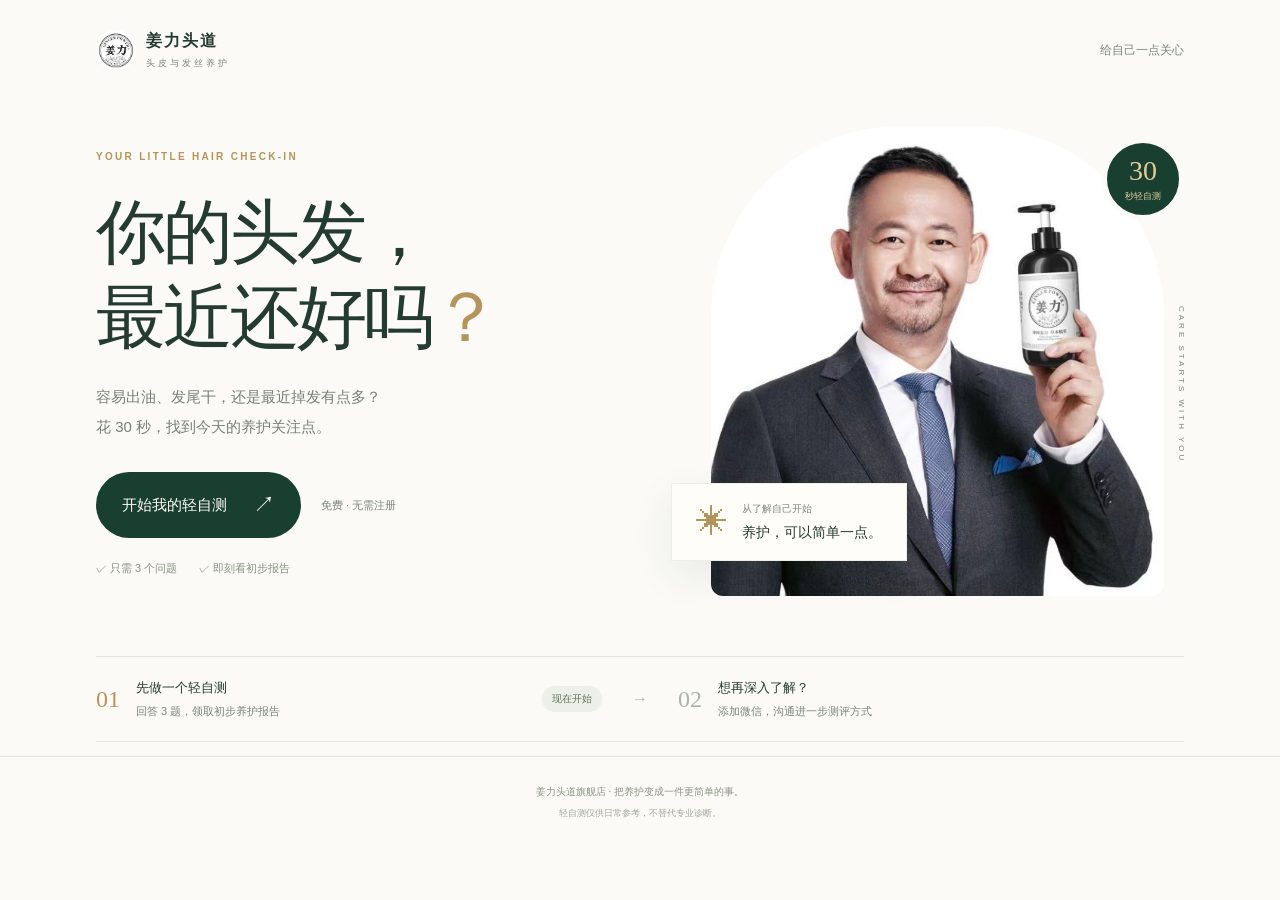
==== commit 7b888d1c: "Simplify assessment into quick report and WeChat follow-up" ====
--- a/index.html
+++ b/index.html
@@ -1,201 +1,20 @@
 <!doctype html>
 <html lang="zh-CN">
 <head>
-  <meta charset="UTF-8" />
-  <meta name="viewport" content="width=device-width, initial-scale=1.0" />
-  <meta name="theme-color" content="#153d2b" />
-  <meta name="description" content="姜力头道旗舰店头皮发丝自测体验，几分钟生成一份日常养护参考报告。" />
-  <title>姜力头道旗舰店 · 头皮发丝自测</title>
-  <link rel="preconnect" href="https://fonts.googleapis.com" />
-  <link rel="preconnect" href="https://fonts.gstatic.com" crossorigin />
-  <link href="https://fonts.googleapis.com/css2?family=DM+Sans:wght@400;500;600;700&family=Noto+Sans+SC:wght@400;500;600;700;800&display=swap" rel="stylesheet" />
-  <link rel="stylesheet" href="styles.css" />
+<meta charset="UTF-8"><meta name="viewport" content="width=device-width, initial-scale=1"><meta name="theme-color" content="#193f31">
+<meta name="description" content="30秒头皮与发丝轻自测，了解近期养护关注点，领取你的初步养护报告。">
+<title>姜力头道 · 30秒头皮轻自测</title><link rel="stylesheet" href="styles.css">
 </head>
 <body>
-  <div class="announcement">
-    <div class="announcement-inner">
-      <span class="announcement-note"><span class="live-dot"></span> 一份更懂你的头皮养护建议</span>
-      <span class="announcement-center">3 分钟完成 · 免费生成专属自测报告</span>
-      <a class="announcement-link" href="#how-it-works">了解测评方式 <span aria-hidden="true">↗</span></a>
-    </div>
-  </div>
-
-  <header class="site-header">
-    <div class="nav-wrap">
-      <a class="brand" href="#top" aria-label="姜力头道旗舰店首页">
-        <span class="brand-mark" aria-hidden="true"><img src="assets/jiangli-brand-seal.jpg" alt="" /></span>
-        <span class="brand-copy"><strong>姜力头道旗舰店</strong><small>JIANG LI · HEAD CARE</small></span>
-      </a>
-      <nav class="desktop-nav" aria-label="主导航">
-        <a class="active" href="#top">首页</a>
-        <a href="#how-it-works">自测流程</a>
-        <a href="#report-preview">报告示例</a>
-        <a href="#care-notes">养护灵感</a>
-      </nav>
-      <div class="nav-actions">
-        <a class="nav-text-link" href="#care-notes">养护指南</a>
-        <a class="button button-dark button-small" href="#assessment">开始自测 <span aria-hidden="true">↗</span></a>
-        <button class="menu-toggle" type="button" aria-label="打开导航" aria-expanded="false"><span></span><span></span></button>
-      </div>
-    </div>
-    <nav class="mobile-nav" aria-label="移动端导航">
-      <a href="#top">首页</a><a href="#how-it-works">自测流程</a><a href="#report-preview">报告示例</a><a href="#care-notes">养护灵感</a>
-    </nav>
-  </header>
-
-  <main id="top">
-    <section class="hero section-shell">
-      <div class="hero-copy">
-        <div class="eyebrow"><span class="eyebrow-leaf">✳</span> YOUR HAIR, YOUR RHYTHM <span class="eyebrow-line"></span></div>
-        <h1>从看见开始，<br />找到<span class="gold-word">适合你的</span><br class="mobile-break" />养护节奏。</h1>
-        <p class="hero-description">上传一张头皮或发丝照片，再告诉我们最近的感受。用几分钟梳理状态，收下一份轻松、清晰的日常养护参考。</p>
-        <div class="hero-cta-row">
-          <a class="button button-dark" href="#assessment">开始我的自测 <span class="arrow-circle" aria-hidden="true">↗</span></a>
-          <a class="button-link" href="#report-preview"><span class="play-icon">▷</span> 看看报告长什么样</a>
-        </div>
-        <div class="hero-proof">
-          <div class="avatar-stack" aria-hidden="true"><span>姜</span><span>力</span><span>头</span></div>
-          <div class="proof-copy"><strong>把日常感受，整理成可读的报告</strong><span>清晰、温和，不制造焦虑</span></div>
-          <span class="proof-divider"></span>
-          <span class="proof-time"><svg viewBox="0 0 20 20" aria-hidden="true"><circle cx="10" cy="10" r="7.5"/><path d="M10 5.5v4.8l3 1.8"/></svg>约 3 分钟</span>
-        </div>
-      </div>
-      <div class="hero-visual">
-        <div class="hero-image-wrap">
-          <img class="hero-image" src="assets/jiangli-founder-hero.jpg" alt="姜力品牌形象人物手持产品的宣传照片" />
-          <div class="image-tint"></div>
-          <div class="hero-image-caption"><span class="caption-spark">✳</span><span>姜力头道 · 头皮养护自测</span></div>
-          <div class="floating-leaf leaf-one">✳</div><div class="floating-leaf leaf-two">✳</div>
-        </div>
-        <div class="floating-report-card">
-          <div class="report-mini-head"><span class="report-mini-icon">✳</span><span>你的专属自测</span><span class="mini-status">READY</span></div>
-          <div class="report-mini-title">先了解，再养护</div>
-          <div class="report-mini-meta"><span class="mini-bars"><i></i><i></i><i></i><i></i><i></i><i></i><i></i></span><span>3 个简单步骤</span></div>
-        </div>
-        <div class="hero-stamp"><img src="assets/jiangli-brand-seal.jpg" alt="姜力品牌标识" /></div>
-      </div>
-      <div class="hero-bottom-note"><span>01 / 04</span><span class="note-rule"></span><span>把养护，变成一件更简单的事</span></div>
-    </section>
-
-    <section class="benefit-strip" aria-label="自测特点">
-      <div class="benefit-inner"><span>从照片与描述开始</span><i>✳</i><span>看懂日常状态</span><i>✳</i><span>收下温和建议</span><i>✳</i><span>按自己的节奏养护</span></div>
-    </section>
-
-    <section class="categories section-shell" id="how-it-works">
-      <div class="section-heading">
-        <div class="eyebrow centered">A LITTLE CARE GOES A LONG WAY</div>
-        <h2>你的头发，正在告诉你什么？</h2>
-        <p>选一个最接近最近感受的方向，先从了解开始。</p>
-      </div>
-      <div class="concern-grid">
-        <button class="concern-card" data-concern="头皮容易出油" type="button">
-          <span class="concern-index">01</span><span class="concern-icon oil-icon"><svg viewBox="0 0 48 48"><path d="M24 5C18 14 12 21 12 29a12 12 0 0 0 24 0c0-8-6-15-12-24Z"/><path d="M18 30c.5 3.5 2.5 5.5 6 6"/></svg></span>
-          <span class="concern-name">头皮易出油</span><span class="concern-desc">洗后不久就觉得闷闷的</span><span class="concern-arrow">↗</span>
-        </button>
-        <button class="concern-card" data-concern="发丝干枯毛躁" type="button">
-          <span class="concern-index">02</span><span class="concern-icon hair-icon"><svg viewBox="0 0 48 48"><path d="M18 8c7 8-7 10 0 17s-7 10 0 17M26 6c7 8-7 10 0 17s-7 10 0 17M34 8c7 8-7 10 0 17s-7 10 0 17"/></svg></span>
-          <span class="concern-name">干枯与毛躁</span><span class="concern-desc">发尾打结，摸起来不够柔顺</span><span class="concern-arrow">↗</span>
-        </button>
-        <button class="concern-card" data-concern="发缝看起来明显" type="button">
-          <span class="concern-index">03</span><span class="concern-icon root-icon"><svg viewBox="0 0 48 48"><path d="M12 40c0-12 1-24 12-33 11 9 12 21 12 33M16 39c3-4 5-9 8-15 3 6 5 11 8 15M24 24v16"/></svg></span>
-          <span class="concern-name">发缝与蓬松度</span><span class="concern-desc">想更了解发根与头顶状态</span><span class="concern-arrow">↗</span>
-        </button>
-        <button class="concern-card" data-concern="近期掉发感受变多" type="button">
-          <span class="concern-index">04</span><span class="concern-icon calm-icon"><svg viewBox="0 0 48 48"><path d="M24 40V18M24 27C11 27 8 18 9 10c9 0 15 5 15 17ZM24 23c0-11 8-16 16-15 0 10-5 16-16 17"/><path d="M15 40h18"/></svg></span>
-          <span class="concern-name">近期掉发感受</span><span class="concern-desc">想记录一下近期变化趋势</span><span class="concern-arrow">↗</span>
-        </button>
-      </div>
-      <div class="category-foot"><span class="category-foot-mark">✳</span><span>每个人的头发都有自己的节奏。自测只是起点，不给你贴标签。</span><a href="#assessment">开始填写 <span>→</span></a></div>
-    </section>
-
-    <section class="assessment-section" id="assessment">
-      <div class="assessment-shell">
-        <div class="assessment-intro">
-          <div class="eyebrow light-eyebrow"><span>02 / YOUR CHECK-IN</span><span class="eyebrow-line"></span></div>
-          <h2>给头发一点<br /><span>被认真了解的时间。</span></h2>
-          <p>从一张清晰照片和几句真实感受开始。没有标准答案，按你自己的节奏填写即可。</p>
-          <div class="assessment-steps">
-            <div class="step-item active"><span>01</span><div><strong>上传照片</strong><small>支持头皮或发丝近照</small></div></div>
-            <span class="step-connector"></span>
-            <div class="step-item"><span>02</span><div><strong>描述感受</strong><small>选一个最关心的方向</small></div></div>
-            <span class="step-connector"></span>
-            <div class="step-item"><span>03</span><div><strong>生成报告</strong><small>获得日常养护参考</small></div></div>
-          </div>
-          <div class="privacy-note"><span>⌑</span><p><strong>照片仅用于本次体验预览</strong><br/>当前演示版在本地展示，不会上传或保存你的照片。</p></div>
-        </div>
-        <div class="assessment-card" id="assessment-card">
-          <div class="form-topline"><span>YOUR HAIR CHECK-IN</span><span class="form-progress"><i></i><i></i><i></i></span></div>
-          <form id="assessment-form">
-            <label class="field-label" for="photo-input">先上传一张照片 <span>选填</span></label>
-            <div class="upload-box" id="upload-box" tabindex="0" role="button" aria-label="选择或拖入照片">
-              <input id="photo-input" type="file" accept="image/*" capture="environment" />
-              <div class="upload-placeholder" id="upload-placeholder">
-                <span class="upload-icon"><svg viewBox="0 0 32 32"><path d="M16 21V7m0 0-5 5m5-5 5 5M7 19v7h18v-7"/></svg></span>
-                <strong>点击上传，或将照片拖到这里</strong>
-                <small>建议自然光拍摄，图片不超过 10MB</small>
-              </div>
-              <img class="upload-preview" id="upload-preview" alt="已选择照片预览" hidden />
-              <button class="remove-photo" id="remove-photo" type="button" aria-label="移除照片" hidden>×</button>
-            </div>
-            <label class="field-label concern-field-label">最近最想了解什么？ <span>可多选</span></label>
-            <div class="choice-list" role="group" aria-label="选择关心的问题">
-              <button type="button" class="choice-chip" data-choice="头皮出油">头皮出油</button>
-              <button type="button" class="choice-chip" data-choice="发丝干枯">发丝干枯</button>
-              <button type="button" class="choice-chip" data-choice="头皮敏感">头皮敏感</button>
-              <button type="button" class="choice-chip" data-choice="发缝变化">发缝变化</button>
-              <button type="button" class="choice-chip" data-choice="日常掉发">日常掉发</button>
-              <button type="button" class="choice-chip" data-choice="其他感受">其他</button>
-            </div>
-            <label class="field-label" for="description">也可以多说一点 <span>选填</span></label>
-            <textarea id="description" rows="3" maxlength="240" placeholder="比如：最近换季后头皮容易痒，发尾也比较干……"></textarea>
-            <div class="form-foot"><span>你的描述会帮助报告更贴近真实感受</span><span id="char-count">0 / 240</span></div>
-            <button class="button button-dark submit-button" type="submit">生成我的自测报告 <span class="arrow-circle" aria-hidden="true">↗</span></button>
-            <p class="form-disclaimer">继续即表示你了解：此工具提供日常养护参考，不替代专业诊断。</p>
-          </form>
-        </div>
-      </div>
-    </section>
-
-    <section class="report-preview section-shell" id="report-preview">
-      <div class="report-preview-copy">
-        <div class="eyebrow">A REPORT THAT FEELS LIKE YOU</div>
-        <h2>不是一串难懂的数据，<br /><span class="gold-word">而是一份清晰的自我观察。</span></h2>
-        <p>报告会把你的照片与文字感受，整理成容易理解的状态摘要、日常观察重点和温和的养护方向。每一条建议，都从日常习惯开始。</p>
-        <a class="button button-outline" href="#assessment">现在试试看 <span aria-hidden="true">↗</span></a>
-        <div class="report-caption"><span class="caption-num">✳</span><span>温和地了解，不急着定义。</span></div>
-      </div>
-      <div class="report-card" aria-label="自测报告示例">
-        <div class="report-card-top"><div><span class="report-overline">JIANG LI PERSONAL REPORT</span><h3>你的头发状态小结</h3></div><span class="report-mark">JL<br/><small>CARE</small></span></div>
-        <div class="report-id-row"><span>自测示例 · 仅供体验</span><span>2026.11</span></div>
-        <div class="report-type"><div class="type-icon"><svg viewBox="0 0 48 48"><path d="M24 39V23M24 29C14 29 10 21 11 14c8 0 13 5 13 15ZM24 24c0-9 7-14 14-13 0 8-5 13-14 14"/></svg></div><div><small>养护关注画像</small><strong>温和观察型</strong></div><span class="type-pill">日常参考</span></div>
-        <div class="report-divider"></div>
-        <div class="report-observations"><span class="report-small-title">这段时间可以留意</span><div class="observation-row"><span class="obs-dot"></span><span>头皮洗护后的清爽感能维持多久</span><span class="obs-status">记录中</span></div><div class="observation-row"><span class="obs-dot gold-dot"></span><span>发尾的干燥与打结频率</span><span class="obs-status">轻关注</span></div><div class="observation-row"><span class="obs-dot soft-dot"></span><span>近期作息与头皮舒适度的关系</span><span class="obs-status">可观察</span></div></div>
-        <div class="report-recommend"><span class="recommend-icon">✳</span><div><strong>给你的日常小建议</strong><p>从记录洗护间隔与头皮感受开始，观察一周，再调整清洁频率。</p></div></div>
-        <div class="report-card-foot"><span>姜力头道旗舰店 · 陪你慢慢了解自己</span><span>01 / 03</span></div>
-      </div>
-    </section>
-
-    <section class="care-notes" id="care-notes">
-      <div class="care-inner"><div class="care-title"><div class="eyebrow light-eyebrow">CARE NOTES · EVERYDAY WELLNESS</div><h2>养护不必复杂，<br/>从一个小习惯开始。</h2></div><div class="care-note-card"><span class="note-number">01</span><div><strong>给观察留一点时间</strong><p>尽量在相近的光线和角度记录头皮与发丝，更容易发现日常变化。</p></div><span class="note-spark">✳</span></div><div class="care-note-card"><span class="note-number">02</span><div><strong>先听身体的感受</strong><p>清爽、紧绷、干痒等感受都值得记下，不需要急着给自己下结论。</p></div><span class="note-spark">✳</span></div></div>
-    </section>
-
-    <section class="closing-cta section-shell"><div><span class="closing-spark">✳</span><h2>从今天开始，<span>温柔地了解自己。</span></h2><p>给自己三分钟，收下一份头皮与发丝的日常观察报告。</p></div><a class="button button-dark" href="#assessment">开始免费自测 <span class="arrow-circle" aria-hidden="true">↗</span></a></section>
-  </main>
-
-  <footer class="site-footer"><div class="footer-main"><a class="brand footer-brand" href="#top"><span class="brand-mark" aria-hidden="true"><img src="assets/jiangli-brand-seal.jpg" alt="" /></span><span class="brand-copy"><strong>姜力头道旗舰店</strong><small>JIANG LI · HEAD CARE</small></span></a><p>把养护，变成一件更简单的事。</p><span class="footer-links"><a href="#how-it-works">自测流程</a><a href="#report-preview">报告示例</a><a href="#care-notes">养护灵感</a></span></div><div class="footer-bottom"><span>© 2026 姜力头道旗舰店 · 体验原型</span><span>自测内容仅供日常参考，不替代专业诊断或医疗建议。</span></div></footer>
-
-  <div class="toast" id="toast" role="status" aria-live="polite"></div>
-  <div class="result-overlay" id="result-overlay" aria-hidden="true">
-    <div class="result-modal" role="dialog" aria-modal="true" aria-labelledby="result-title">
-      <button class="modal-close" id="modal-close" type="button" aria-label="关闭报告">×</button>
-      <div class="result-confetti">✳</div><div class="eyebrow centered">YOUR PERSONAL CHECK-IN</div>
-      <h2 id="result-title">你的自测报告已准备好</h2>
-      <p class="result-lead">根据你刚才的选择，整理出以下日常观察方向。</p>
-      <div class="generated-report"><div class="generated-report-head"><span class="generated-report-symbol">QH</span><div><small>你的养护关注重点</small><strong id="result-type">日常平衡观察</strong></div><span class="report-demo-tag">体验版</span></div><div class="generated-tags" id="result-tags"></div><div class="generated-section"><span>可以先观察</span><p id="result-observation">记录洗护后的头皮舒适感，以及发丝在一周中的变化。</p></div><div class="generated-section recommendation-section"><span>温和的日常建议</span><p id="result-recommendation">尝试在相近光线下记录状态，并保持简单、稳定的洗护节奏，再根据真实感受逐步调整。</p></div></div>
-      <div class="modal-note">这是一份交互原型示例，内容根据选项生成，不构成医疗建议。</div>
-      <div class="modal-actions"><button class="button button-dark" type="button" id="close-report">完成 <span class="arrow-circle" aria-hidden="true">✓</span></button><button class="modal-retry" type="button" id="retry-form">调整我的回答</button></div>
-    </div>
-  </div>
-  <script src="app.js"></script>
-</body>
-</html>
+<header class="header"><a class="brand" href="./"><img src="assets/jiangli-brand-seal.jpg" alt=""><span>姜力头道<small>头皮与发丝养护</small></span></a><span class="header-note">给自己一点关心</span></header>
+<main>
+<section id="welcome" class="welcome">
+<div class="hero-copy"><span class="eyebrow">YOUR LITTLE HAIR CHECK-IN</span><h1>你的头发，<br>最近还好吗<span>？</span></h1><p class="intro">容易出油、发尾干，还是最近掉发有点多？<br>花 30 秒，找到今天的养护关注点。</p><div class="hero-actions"><button class="primary" id="start">开始我的轻自测 <span>↗</span></button><span class="free-note">免费 · 无需注册</span></div><div class="promise"><span>✓ 只需 3 个问题</span><span>✓ 即刻看初步报告</span></div></div>
+<div class="hero-art"><img class="portrait" src="assets/jiangli-founder-hero.jpg" alt="姜力品牌养护形象"><span class="art-label">CARE STARTS WITH YOU</span><div class="float-card"><span class="leaf">✳</span><div><small>从了解自己开始</small><strong>养护，可以简单一点。</strong></div></div><span class="round-tag">30<small>秒轻自测</small></span></div>
+<div class="journey"><div><span class="journey-num">01</span><p><strong>先做一个轻自测</strong><small>回答 3 题，领取初步养护报告</small></p><span class="tag">现在开始</span></div><span class="journey-arrow">→</span><div><span class="journey-num muted">02</span><p><strong>想再深入了解？</strong><small>添加微信，沟通进一步测评方式</small></p></div></div>
+</section>
+<section id="quiz" class="panel" hidden aria-labelledby="quiz-title"><div class="panel-top"><button class="text-button" id="back">← 返回</button><span id="step-label">01 / 03</span></div><div class="progress"><span id="progress-fill"></span></div><span class="eyebrow">A MOMENT FOR YOURSELF</span><h2 id="quiz-title" tabindex="-1"></h2><p id="question-help" class="subtext"></p><div id="answers" class="answers"></div><div id="optional" hidden><details><summary>添加照片或说说感受 <span>选填 ＋</span></summary><div class="optional-body"><label class="upload-label" for="photo">＋ 选择一张头皮或发丝照片<input type="file" id="photo" accept="image/*"></label><div id="photo-wrap" hidden><img id="photo-preview" alt="你选择的照片"><button type="button" class="text-button" id="remove-photo">移除照片</button></div><label for="notes" class="notes-label">还有什么想告诉我们？</label><textarea id="notes" maxlength="240" rows="3" placeholder="比如：发尾比较干，最近也经常熬夜……"></textarea><small>照片只在当前浏览器中预览，不会上传。</small></div></details></div><p id="quiz-error" class="error" role="alert"></p><button id="next" class="primary wide">下一题 <span>→</span></button><p class="quiet">按真实感受选择就好，没有标准答案。</p></section>
+<section id="result" class="result" hidden aria-labelledby="report-title"><div class="result-intro"><span class="eyebrow">YOUR PERSONAL CHECK-IN</span><h2 id="report-title" tabindex="-1">你的初步养护报告</h2><p>从今天的感受里，找到一个小小的养护起点。</p></div><article class="report"><div class="report-top"><span>姜力头道 · 轻自测</span><time id="report-date"></time></div><div class="report-heading"><span class="leaf">✳</span><div><small>你目前可以关注</small><h3 id="report-type"></h3></div><span class="tag">初步参考</span></div><div id="report-tags" class="report-tags"></div><div id="report-photo-wrap" class="report-photo" hidden><img id="report-photo" alt="本次自测的照片记录"><p>你的照片记录<small>仅作本次记录，尚未进行图像分析</small></p></div><div class="report-section"><span class="section-number">01</span><div><h4>先了解一下</h4><p id="report-observation"></p></div></div><div class="report-section advice"><span class="section-number">02</span><div><h4>今天可以试试</h4><p id="report-advice"></p></div></div><div class="report-section"><span class="section-number">03</span><div><h4>接下来留意</h4><p id="report-followup"></p></div></div><p id="report-note" class="user-note" hidden></p><p class="report-disclaimer">本报告根据你的回答整理，供日常养护参考，不代表图像检测或医疗诊断。持续明显掉发、红肿或疼痛，建议咨询皮肤科。</p></article>
+<aside class="wechat"><div class="wechat-heading"><span class="eyebrow">NEXT STEP · 深入了解</span><span class="outline-tag">自愿选择</span></div><h2>还想知道，<br>怎样养护更适合自己？</h2><p>添加微信，告诉我们你的自测结果。<br>进一步沟通头皮照片、洗护习惯与近期变化，<br>了解下一步测评及养护建议。</p><div class="wechat-number"><span>微信号</span><strong id="wechat-id">18666095939</strong></div><button class="primary light wide" id="copy-wechat">复制微信号，去微信添加 <span>↗</span></button><p class="wechat-tip">复制后打开微信 → 右上角「＋」→ 添加朋友<br>也可以长按上方号码手动复制</p></aside><button class="text-button retry" id="retry">重新测一次 ↻</button></section>
+</main><footer>姜力头道旗舰店 · 把养护变成一件更简单的事。<br><span>轻自测仅供日常参考，不替代专业诊断。</span></footer><div id="toast" role="status" aria-live="polite"></div><script src="app.js"></script>
+</body></html>
--- a/styles.css
+++ b/styles.css
@@ -1,5 +1,4 @@
-:root{--green:#163e2c;--deep:#103321;--deepest:#0b2a1b;--green-soft:#e6eee6;--gold:#bf9a55;--gold-soft:#e5d4ad;--cream:#f7f6f1;--paper:#fffefa;--ink:#202822;--muted:#737b73;--line:#e8e7df;--serif:Georgia,'Times New Roman',serif;--sans:'DM Sans','Noto Sans SC',sans-serif}*{box-sizing:border-box}html{scroll-behavior:smooth;scroll-padding-top:90px}body{margin:0;background:var(--paper);color:var(--ink);font-family:var(--sans);-webkit-font-smoothing:antialiased}a{color:inherit;text-decoration:none}button,input,textarea{font:inherit}.announcement{background:var(--deepest);color:#e9efe8;font-size:11px;letter-spacing:.02em}.announcement-inner{max-width:1320px;height:38px;margin:auto;padding:0 48px;display:flex;align-items:center;justify-content:space-between}.announcement-note,.announcement-link{display:flex;align-items:center;gap:8px}.announcement-center{color:#cbd5ca}.announcement-link{color:#d4bd8c}.announcement-link span{font-size:14px}.live-dot{width:6px;height:6px;border-radius:50%;background:#d6b667;box-shadow:0 0 0 3px rgba(214,182,103,.16)}.site-header{position:sticky;top:0;z-index:20;background:rgba(255,254,250,.94);backdrop-filter:blur(18px);border-bottom:1px solid rgba(30,61,43,.08)}.nav-wrap{max-width:1320px;height:82px;padding:0 48px;margin:auto;display:flex;align-items:center;justify-content:space-between}.brand{display:inline-flex;align-items:center;gap:10px;flex-shrink:0}.brand-mark{width:42px;height:42px;border-radius:50%;display:grid;place-items:center;background:#fff;overflow:hidden}.brand-mark img{width:100%;height:100%;object-fit:cover;display:block}.brand-copy{display:grid;gap:2px}.brand-copy strong{font-size:15px;letter-spacing:.08em}.brand-copy small{font-size:8px;color:#829085;letter-spacing:.16em}.desktop-nav{display:flex;align-items:center;gap:38px;margin-left:60px}.desktop-nav a,.nav-text-link{font-size:12px;color:#58635a;transition:color .2s}.desktop-nav a:hover,.desktop-nav a.active{color:var(--green)}.desktop-nav a.active{font-weight:700}.nav-actions{display:flex;align-items:center;gap:24px}.button{display:inline-flex;align-items:center;justify-content:center;gap:14px;border:0;border-radius:50px;padding:15px 20px 15px 24px;font-size:12px;font-weight:600;letter-spacing:.02em;cursor:pointer;transition:transform .2s,box-shadow .2s,background .2s}.button:hover{transform:translateY(-2px);box-shadow:0 9px 22px rgba(17,54,34,.16)}.button-dark{background:var(--green);color:#fff}.button-dark:hover{background:#0e3322}.button-small{padding:11px 15px 11px 18px;font-size:11px}.button-small span{font-size:15px}.arrow-circle{width:23px;height:23px;border:1px solid rgba(255,255,255,.35);border-radius:50%;display:grid;place-items:center;font-size:12px}.menu-toggle,.mobile-nav{display:none}.section-shell{max-width:1320px;padding-left:48px;padding-right:48px;margin-left:auto;margin-right:auto}.hero{min-height:600px;display:grid;grid-template-columns:1fr 1.02fr;align-items:center;gap:42px;padding-top:42px;padding-bottom:18px;position:relative}.hero-copy{padding:20px 0 42px}.eyebrow{display:flex;align-items:center;gap:10px;font-size:9px;letter-spacing:.18em;font-weight:700;color:#8a957f}.eyebrow-line{height:1px;width:32px;background:#c8b27e}.eyebrow-leaf{font-size:14px;color:var(--gold)}.hero h1{font-size:clamp(43px,5.15vw,69px);line-height:1.2;letter-spacing:-.055em;font-weight:600;margin:25px 0 20px;color:#202a23}.gold-word{color:var(--gold);font-family:var(--serif);font-weight:500;letter-spacing:-.035em}.mobile-break{display:none}.hero-description{max-width:450px;font-size:14px;line-height:1.95;color:#6e776f;margin:0}.hero-cta-row{display:flex;align-items:center;gap:26px;margin-top:29px}.hero-cta-row .button{padding:14px 15px 14px 23px}.button-link{font-size:12px;font-weight:600;border-bottom:1px solid #919b8f;padding-bottom:5px;display:inline-flex;align-items:center;gap:8px}.play-icon{font-size:11px;color:var(--gold)}.hero-proof{display:flex;align-items:center;gap:13px;margin-top:44px}.avatar-stack{display:flex;padding-left:2px}.avatar-stack span{width:30px;height:30px;border-radius:50%;border:2px solid #fffefa;display:grid;place-items:center;margin-left:-3px;background:#dfe8db;color:#33513b;font-size:10px;font-weight:700}.avatar-stack span:nth-child(2){background:#ecdcc3;color:#755a32}.avatar-stack span:nth-child(3){background:#d4dfd1}.proof-copy{display:grid;gap:4px}.proof-copy strong{font-size:10px}.proof-copy>span{font-size:9px;color:#8b938b}.proof-divider{height:25px;width:1px;background:#dcded7;margin:0 5px}.proof-time{display:flex;gap:6px;align-items:center;font-size:10px;color:#687368}.proof-time svg{width:17px;height:17px;fill:none;stroke:#89958a;stroke-width:1.3;stroke-linecap:round;stroke-linejoin:round}.hero-visual{height:494px;position:relative;margin:0 0 10px 0}.hero-image-wrap{height:100%;width:88%;margin-left:auto;overflow:hidden;position:relative;border-radius:190px 190px 8px 8px;background:#d9e0d5}.hero-image{width:100%;height:100%;object-fit:cover;object-position:center 16%;display:block;filter:none}.image-tint{position:absolute;inset:0;background:linear-gradient(180deg,rgba(29,54,37,0) 66%,rgba(21,50,31,.08) 100%);pointer-events:none}.hero-image-caption{position:absolute;bottom:25px;left:28px;background:rgba(255,254,250,.9);border-radius:40px;padding:10px 16px;display:flex;align-items:center;gap:9px;font-size:10px;color:#465649;backdrop-filter:blur(6px)}.caption-spark{font-size:15px;color:var(--gold)}.floating-report-card{position:absolute;left:0;bottom:62px;width:225px;background:var(--paper);padding:17px 19px;box-shadow:0 14px 44px rgba(27,52,31,.14);border:1px solid rgba(255,255,255,.8);border-radius:4px}.report-mini-head{display:flex;align-items:center;gap:7px;font-size:9px;color:#788177}.report-mini-icon{width:21px;height:21px;border-radius:50%;display:grid;place-items:center;background:var(--green);color:#ddc58f;font-size:12px}.mini-status{margin-left:auto;color:#93a092;font-size:7px;letter-spacing:.12em}.report-mini-title{margin:13px 0 10px;font-family:var(--serif);font-size:19px;color:#253a2b}.report-mini-meta{display:flex;align-items:center;gap:9px;color:#899087;font-size:8px}.mini-bars{display:flex;gap:2px}.mini-bars i{width:11px;height:3px;border-radius:3px;background:#c4d1c3}.mini-bars i:nth-child(1),.mini-bars i:nth-child(2),.mini-bars i:nth-child(3),.mini-bars i:nth-child(4){background:var(--gold)}.hero-stamp{position:absolute;right:0;top:18px;width:82px;height:82px;border-radius:50%;background:#f5f2e9;border:1px solid #d8c69d;display:flex;align-items:center;justify-content:center;color:var(--green);transform:none;overflow:hidden;box-shadow:0 4px 12px rgba(25,43,28,.06)}.hero-stamp:before{display:none}.hero-stamp img{width:100%;height:100%;object-fit:cover;display:block}.floating-leaf{position:absolute;color:#d1b778;font-size:18px}.leaf-one{top:25%;left:4%}.leaf-two{right:12%;bottom:20%;font-size:12px}.hero-bottom-note{grid-column:1/-1;display:flex;align-items:center;gap:11px;color:#93998f;font-size:9px;letter-spacing:.04em;margin-top:-6px}.hero-bottom-note>span:first-child{color:var(--green);font-weight:700}.note-rule{width:38px;height:1px;background:#cfc7b0}.benefit-strip{background:#f1f2eb;border-top:1px solid #eaebe3;border-bottom:1px solid #eaebe3}.benefit-inner{max-width:1320px;padding:16px 48px;margin:auto;display:flex;justify-content:space-around;align-items:center;color:#5e6c5d;font-size:10px;letter-spacing:.06em}.benefit-inner i{font-style:normal;color:var(--gold);font-size:14px}.categories{padding-top:95px;padding-bottom:84px}.section-heading{text-align:center}.centered{justify-content:center}.section-heading h2{font-size:31px;letter-spacing:-.035em;font-weight:600;margin:13px 0 8px}.section-heading p{margin:0;color:#7f877e;font-size:12px}.concern-grid{display:grid;grid-template-columns:repeat(4,1fr);gap:15px;margin-top:42px}.concern-card{position:relative;min-height:198px;text-align:left;border:1px solid #e7e9e1;background:#fcfcf8;padding:19px 19px 17px;display:flex;flex-direction:column;align-items:flex-start;cursor:pointer;transition:transform .22s,border-color .22s,background .22s}.concern-card:hover,.concern-card.selected{transform:translateY(-4px);border-color:#9eaf9d;background:#f4f6ef}.concern-index{position:absolute;right:17px;top:19px;font-family:var(--serif);font-size:11px;color:#a2a99e}.concern-icon{width:45px;height:45px;border-radius:50%;display:grid;place-items:center;margin-bottom:16px;background:#e7eee6;color:#43634a}.concern-icon svg{width:26px;height:26px;fill:none;stroke:currentColor;stroke-width:1.55;stroke-linecap:round;stroke-linejoin:round}.oil-icon{background:#f1eedf;color:#8e7545}.hair-icon{background:#e5ebe1;color:#577159}.root-icon{background:#e9e6d9;color:#827a51}.calm-icon{background:#e6eee7;color:#526d55}.concern-name{font-size:13px;font-weight:600}.concern-desc{font-size:9px;color:#90978e;margin-top:6px}.concern-arrow{position:absolute;right:17px;bottom:16px;color:#8f9a8e;font-size:14px}.category-foot{margin-top:24px;padding-top:18px;border-top:1px solid #e9eae4;display:flex;align-items:center;gap:10px;font-size:10px;color:#7c857b}.category-foot-mark{color:var(--gold);font-size:15px}.category-foot a{margin-left:auto;color:var(--green);font-weight:600}.category-foot a span{padding-left:8px}.assessment-section{background:var(--green);color:white;padding:88px 48px 94px;position:relative;overflow:hidden}.assessment-section:before,.assessment-section:after{content:'';position:absolute;width:400px;height:400px;border:1px solid rgba(229,212,173,.09);border-radius:50%;pointer-events:none}.assessment-section:before{left:-245px;top:-182px}.assessment-section:after{right:-235px;bottom:-235px;width:520px;height:520px}.assessment-shell{position:relative;z-index:1;max-width:1224px;margin:auto;display:grid;grid-template-columns:.88fr 1fr;gap:94px;align-items:center}.light-eyebrow{color:#bdcabc}.light-eyebrow .eyebrow-line{background:#b69c66}.light-eyebrow span:first-child{letter-spacing:.16em}.assessment-intro h2{font-size:42px;line-height:1.34;letter-spacing:-.04em;font-weight:500;margin:23px 0 14px}.assessment-intro h2 span{font-family:var(--serif);font-style:italic;color:#d3bd88;font-weight:400}.assessment-intro>p{max-width:390px;color:#d0dbd0;line-height:1.9;font-size:12px;margin:0}.assessment-steps{margin-top:38px;display:grid;gap:13px}.step-item{display:flex;gap:13px;align-items:center}.step-item>span{width:29px;height:29px;display:grid;place-items:center;border-radius:50%;border:1px solid rgba(228,234,225,.25);font-size:9px;color:#c6d1c6}.step-item.active>span{border-color:#d6bd84;background:#d6bd84;color:#1a412f}.step-item>div{display:grid;gap:3px}.step-item strong{font-size:10px;font-weight:600}.step-item small{font-size:9px;color:#b8c8b9}.step-connector{width:1px;height:10px;background:rgba(228,234,225,.23);margin-left:14px}.privacy-note{display:flex;align-items:flex-start;gap:10px;margin-top:37px;padding-top:18px;border-top:1px solid rgba(255,255,255,.15);max-width:380px;color:#d6c18d}.privacy-note>span{font-size:20px;line-height:1}.privacy-note p{margin:0;color:#c8d4c7;font-size:9px;line-height:1.7}.privacy-note strong{font-weight:600;color:#ecf0e8}.assessment-card{background:var(--paper);color:var(--ink);padding:29px 32px 25px;box-shadow:0 24px 70px rgba(2,24,13,.2);border-radius:3px}.form-topline{display:flex;align-items:center;justify-content:space-between;font-size:8px;letter-spacing:.15em;color:#899187;margin-bottom:25px}.form-progress{display:flex;gap:4px}.form-progress i{width:16px;height:3px;background:#e5e8df}.form-progress i:first-child{background:var(--gold)}.field-label{display:flex;align-items:center;gap:8px;font-size:11px;font-weight:600;margin-bottom:10px}.field-label>span{font-size:8px;color:#9ba197;font-weight:400}.upload-box{height:118px;border:1px dashed #cbd3c8;background:#fafbf7;display:grid;place-items:center;position:relative;overflow:hidden;cursor:pointer;transition:border-color .2s,background .2s}.upload-box:hover,.upload-box.dragover{border-color:#65816a;background:#f2f5ef}.upload-box input{position:absolute;inset:0;width:100%;height:100%;opacity:0;cursor:pointer;z-index:2}.upload-placeholder{text-align:center;display:flex;flex-direction:column;align-items:center;gap:5px;color:#596859}.upload-icon{width:30px;height:30px;display:grid;place-items:center;border-radius:50%;background:#e9efe7;color:#58715b;margin-bottom:2px}.upload-icon svg{width:17px;height:17px;fill:none;stroke:currentColor;stroke-width:1.5;stroke-linecap:round;stroke-linejoin:round}.upload-placeholder strong{font-size:9px;font-weight:600}.upload-placeholder small{font-size:8px;color:#9aa198}.upload-preview{width:100%;height:100%;object-fit:cover}.remove-photo{position:absolute;z-index:3;top:7px;right:7px;border:0;width:23px;height:23px;border-radius:50%;background:rgba(17,44,26,.72);color:white;font-size:17px;line-height:1;cursor:pointer}.concern-field-label{margin-top:21px}.choice-list{display:flex;flex-wrap:wrap;gap:7px;margin-bottom:20px}.choice-chip{border:1px solid #e0e5dc;background:#fffefa;color:#687469;border-radius:30px;padding:7px 11px;font-size:9px;cursor:pointer;transition:all .2s}.choice-chip:hover,.choice-chip.selected{border-color:#6e8a6e;background:#edf2ea;color:#2f5238}.assessment-card textarea{width:100%;resize:vertical;min-height:65px;border:1px solid #e0e5dc;background:#fffefa;padding:11px 12px;font-size:10px;line-height:1.6;color:#344136;outline:none;transition:border .2s}.assessment-card textarea:focus{border-color:#829883}.assessment-card textarea::placeholder{color:#adb3aa}.form-foot{display:flex;justify-content:space-between;color:#a0a69e;font-size:8px;margin-top:5px}.submit-button{width:100%;margin-top:20px;padding:13px 14px;font-size:10px}.submit-button .arrow-circle{margin-left:auto}.form-disclaimer{font-size:8px;color:#9ba297;text-align:center;margin:12px 0 0}.report-preview{padding-top:100px;padding-bottom:100px;display:grid;grid-template-columns:.9fr 1fr;gap:90px;align-items:center}.report-preview-copy h2{font-size:33px;line-height:1.42;letter-spacing:-.04em;font-weight:600;margin:20px 0 16px}.report-preview-copy p{font-size:12px;line-height:2;color:#747d74;max-width:460px;margin:0}.button-outline{border:1px solid #b8c3b8;color:var(--green);background:transparent;margin-top:25px;padding:12px 18px}.button-outline:hover{background:#f1f4ed}.report-caption{display:flex;align-items:center;gap:9px;margin-top:42px;color:#8e968b;font-size:9px}.caption-num{font-size:15px;color:var(--gold)}.report-card{background:#f8f8f2;border:1px solid #e5e7dd;box-shadow:0 18px 55px rgba(42,61,43,.08);padding:25px 28px 18px;position:relative}.report-card:before{content:'';position:absolute;top:0;left:0;right:0;height:4px;background:var(--green)}.report-card-top{display:flex;justify-content:space-between;align-items:flex-start}.report-overline{font-size:7px;color:#89948a;letter-spacing:.19em}.report-card h3{margin:7px 0 0;font-size:19px;letter-spacing:.01em}.report-mark{width:37px;height:37px;border-radius:50%;background:var(--green);color:#e2cf9f;font-family:var(--serif);font-size:12px;display:grid;place-content:center;text-align:center;line-height:1}.report-mark small{font-family:var(--sans);font-size:5px;letter-spacing:.15em}.report-id-row{display:flex;justify-content:space-between;padding:14px 0 12px;border-bottom:1px solid #e4e7de;font-size:8px;color:#92998f}.report-type{display:flex;align-items:center;gap:12px;padding:16px 0}.type-icon{width:42px;height:42px;border-radius:50%;background:#e4ebe1;display:grid;place-items:center;color:#476347}.type-icon svg{width:24px;height:24px;fill:none;stroke:currentColor;stroke-width:1.5;stroke-linecap:round;stroke-linejoin:round}.report-type>div:nth-child(2){display:grid;gap:4px}.report-type small{font-size:8px;color:#879087}.report-type strong{font-size:15px;font-weight:600}.type-pill{margin-left:auto;border:1px solid #d8dfd4;padding:5px 9px;border-radius:30px;color:#687a67;font-size:8px}.report-divider{height:1px;background:#e4e7de}.report-observations{padding:16px 0 12px}.report-small-title{font-size:9px;color:#667367;font-weight:600}.observation-row{display:flex;align-items:center;gap:8px;margin-top:13px;font-size:9px;color:#5f6a60}.obs-dot{width:6px;height:6px;background:#719175;border-radius:50%;flex:0 0 auto}.gold-dot{background:#c1a362}.soft-dot{background:#a8b8a5}.obs-status{margin-left:auto;font-size:7px;color:#89958a}.report-recommend{display:flex;gap:10px;background:#edf1e9;padding:12px;margin-top:3px}.recommend-icon{color:#ad9151;font-size:15px}.report-recommend strong{font-size:9px}.report-recommend p{margin:5px 0 0;color:#768074;font-size:8px;line-height:1.7}.report-card-foot{display:flex;justify-content:space-between;margin-top:15px;color:#a1a89e;font-size:7px;letter-spacing:.04em}.care-notes{background:#173e2b;color:#f5f5ed;padding:68px 48px 74px}.care-inner{max-width:1224px;margin:auto;display:grid;grid-template-columns:1.2fr 1fr 1fr;gap:30px;align-items:center}.care-title h2{font-size:27px;line-height:1.45;font-weight:500;letter-spacing:-.025em;margin:16px 0 0}.care-note-card{height:142px;display:flex;align-items:flex-start;gap:14px;padding:22px 18px;border:1px solid rgba(255,255,255,.2);position:relative}.note-number{color:#d3bd88;font-family:var(--serif);font-size:13px}.care-note-card strong{font-size:11px}.care-note-card p{font-size:9px;line-height:1.9;color:#c2d0c2;margin:9px 10px 0 0}.note-spark{position:absolute;right:15px;top:18px;color:#d2bb82;font-size:12px}.closing-cta{padding-top:66px;padding-bottom:66px;display:flex;align-items:center;justify-content:space-between}.closing-cta>div{position:relative;padding-left:31px}.closing-spark{position:absolute;left:0;top:7px;color:var(--gold);font-size:18px}.closing-cta h2{margin:0;font-size:24px;letter-spacing:-.03em}.closing-cta h2 span{color:var(--gold);font-family:var(--serif);font-weight:500}.closing-cta p{margin:8px 0 0;color:#808980;font-size:10px}.closing-cta>.button{flex-shrink:0}.site-footer{background:#f3f3ed;border-top:1px solid #e7e9e0;padding:25px 48px 18px}.footer-main,.footer-bottom{max-width:1224px;margin:auto;display:flex;align-items:center;justify-content:space-between}.footer-main{padding-bottom:19px}.footer-brand .brand-mark{width:34px;height:34px}.footer-brand .brand-mark img{width:100%;height:100%}.footer-brand .brand-copy strong{font-size:12px}.footer-brand .brand-copy small{font-size:6px}.footer-main>p{font-size:9px;color:#859084;margin-left:-120px}.footer-links{display:flex;gap:20px;font-size:9px;color:#6f7b70}.footer-bottom{padding-top:13px;border-top:1px solid #e1e4da;color:#9aa198;font-size:8px}.toast{position:fixed;bottom:24px;left:50%;z-index:60;transform:translate(-50%,20px);background:#183e2b;color:white;padding:12px 17px;font-size:11px;opacity:0;pointer-events:none;transition:all .25s;box-shadow:0 10px 25px #173e2b30}.toast.visible{opacity:1;transform:translate(-50%,0)}.result-overlay{position:fixed;inset:0;z-index:50;background:rgba(8,26,16,.68);backdrop-filter:blur(5px);display:none;align-items:center;justify-content:center;padding:20px;overflow:auto}.result-overlay.open{display:flex}.result-modal{position:relative;width:min(100%,500px);max-height:min(90vh,780px);overflow:auto;background:#fffefa;padding:34px 38px 29px;text-align:center;box-shadow:0 22px 80px rgba(0,0,0,.22);animation:modal-in .3s ease}@keyframes modal-in{from{opacity:0;transform:translateY(14px)}to{opacity:1;transform:translateY(0)}}.modal-close{position:absolute;top:14px;right:17px;border:0;background:transparent;color:#849084;font-size:25px;cursor:pointer}.result-confetti{color:var(--gold);font-size:23px;margin-bottom:9px}.result-modal h2{font-size:22px;margin:12px 0 7px}.result-lead{color:#858e84;font-size:10px;margin:0 0 22px}.generated-report{text-align:left;border:1px solid #e5e9df;background:#fbfcf8;padding:18px}.generated-report-head{display:flex;align-items:center;gap:11px}.generated-report-symbol{width:36px;height:36px;border-radius:50%;display:grid;place-items:center;background:var(--green);color:#dfc992;font-family:var(--serif);font-size:12px}.generated-report-head>div{display:grid;gap:4px}.generated-report-head small{font-size:8px;color:#879186}.generated-report-head strong{font-size:14px}.report-demo-tag{margin-left:auto;padding:5px 8px;border-radius:20px;background:#edf1e9;color:#6d806b;font-size:7px}.generated-tags{display:flex;flex-wrap:wrap;gap:6px;padding:14px 0;border-bottom:1px solid #e6e9e1}.generated-tags span{background:#f0f2eb;border-radius:15px;padding:5px 8px;color:#627362;font-size:8px}.generated-section{padding:13px 0 0}.generated-section>span{font-size:8px;color:#8a9587;letter-spacing:.08em}.generated-section p{margin:6px 0 0;color:#5f6c60;font-size:10px;line-height:1.8}.recommendation-section{margin-top:10px;padding:12px;background:#f0f3ec}.modal-note{font-size:8px;color:#9aa198;margin:13px 0 18px}.modal-actions{display:flex;align-items:center;justify-content:center;gap:17px}.modal-actions .button{padding:10px 12px 10px 19px;font-size:10px}.modal-actions .arrow-circle{width:21px;height:21px}.modal-retry{border:0;background:transparent;color:#607361;font-size:9px;text-decoration:underline;text-underline-offset:3px;cursor:pointer}
-@media(max-width:1000px){.nav-wrap{padding:0 30px}.section-shell{padding-left:30px;padding-right:30px}.desktop-nav{gap:22px;margin-left:30px}.nav-actions{gap:15px}.hero{gap:24px;min-height:540px}.hero-visual{height:430px}.hero h1{font-size:55px}.assessment-shell{gap:48px}.assessment-section{padding-left:30px;padding-right:30px}.report-preview{gap:45px}.care-inner{gap:18px}.care-notes{padding-left:30px;padding-right:30px}.site-footer{padding-left:30px;padding-right:30px}.footer-main>p{margin-left:-30px}}
-@media(max-width:760px){html{scroll-padding-top:68px}.announcement-inner{height:32px;padding:0 18px;justify-content:center}.announcement-note,.announcement-link{display:none}.announcement-center{font-size:9px}.nav-wrap{height:68px;padding:0 20px}.brand-mark{width:36px;height:36px}.brand-copy strong{font-size:13px}.desktop-nav,.nav-text-link,.nav-actions>.button{display:none}.menu-toggle{display:flex;width:38px;height:38px;flex-direction:column;justify-content:center;align-items:center;gap:5px;border:1px solid #e4e8df;background:transparent;border-radius:50%;cursor:pointer}.menu-toggle span{width:14px;height:1px;background:var(--green);transition:transform .2s}.menu-toggle[aria-expanded=true] span:first-child{transform:translateY(3px) rotate(45deg)}.menu-toggle[aria-expanded=true] span:last-child{transform:translateY(-3px) rotate(-45deg)}.mobile-nav{display:none;position:absolute;top:68px;left:0;right:0;padding:8px 20px 17px;background:#fffefa;border-bottom:1px solid #e7e8e0;box-shadow:0 12px 22px #1d3c2910}.mobile-nav.open{display:grid}.mobile-nav a{padding:11px 2px;font-size:12px;color:#58645a;border-bottom:1px solid #eff0eb}.mobile-nav a:last-child{border-bottom:0}.section-shell{padding-left:20px;padding-right:20px}.hero{display:flex;flex-direction:column;align-items:stretch;gap:0;padding-top:42px;padding-bottom:18px;min-height:0}.hero-copy{padding:0 0 28px}.eyebrow{font-size:8px}.hero h1{font-size:clamp(43px,11vw,60px);line-height:1.2;margin:17px 0 12px}.mobile-break{display:block}.hero-description{font-size:12px;line-height:1.85;max-width:430px}.hero-cta-row{margin-top:20px;gap:18px}.hero-cta-row .button{font-size:10px;padding:11px 12px 11px 17px;gap:9px}.hero-cta-row .arrow-circle{width:19px;height:19px;font-size:10px}.button-link{font-size:10px}.hero-proof{margin-top:25px;gap:8px}.avatar-stack span{width:26px;height:26px;font-size:8px}.proof-copy strong{font-size:8px}.proof-copy>span{font-size:8px}.proof-time{font-size:8px}.proof-time svg{width:14px}.proof-divider{margin:0 2px}.hero-visual{height:360px;margin:0 0 12px}.hero-image-wrap{width:86%;border-radius:150px 150px 4px 4px}.hero-image{object-position:center 16%}.hero-image-caption{bottom:15px;left:13px;padding:8px 11px;font-size:8px}.floating-report-card{width:170px;bottom:37px;padding:12px}.report-mini-head{font-size:7px}.report-mini-icon{width:17px;height:17px}.report-mini-title{font-size:15px;margin:9px 0}.report-mini-meta{font-size:7px}.mini-bars i{width:8px}.hero-stamp{width:63px;height:63px;right:-2px;top:8px}.hero-stamp img{width:100%;height:100%}.hero-bottom-note{font-size:8px;margin:0}.benefit-inner{padding:13px 16px;gap:11px;justify-content:center;overflow:hidden;white-space:nowrap;font-size:8px}.benefit-inner span:nth-of-type(3),.benefit-inner i:nth-of-type(3){display:none}.categories{padding-top:64px;padding-bottom:60px}.section-heading h2{font-size:24px}.section-heading p{font-size:10px}.concern-grid{grid-template-columns:repeat(2,1fr);gap:9px;margin-top:27px}.concern-card{min-height:164px;padding:14px}.concern-index{top:14px;right:13px;font-size:9px}.concern-icon{width:37px;height:37px;margin-bottom:13px}.concern-icon svg{width:22px;height:22px}.concern-name{font-size:11px}.concern-desc{font-size:8px}.concern-arrow{right:12px;bottom:12px}.category-foot{font-size:8px;align-items:flex-start;line-height:1.6}.category-foot a{white-space:nowrap}.assessment-section{padding:60px 20px}.assessment-shell{grid-template-columns:1fr;gap:27px}.assessment-intro h2{font-size:35px;margin:17px 0 10px}.assessment-intro>p{font-size:10px}.assessment-steps{grid-template-columns:1fr 1fr 1fr;gap:6px;margin-top:23px}.step-item{align-items:flex-start;gap:7px}.step-item>span{width:24px;height:24px;font-size:8px;flex:0 0 auto}.step-item>div{gap:3px}.step-item strong{font-size:8px}.step-item small{font-size:7px;line-height:1.4}.step-connector{display:none}.privacy-note{margin-top:22px;padding-top:13px}.assessment-card{padding:23px 18px 20px}.form-topline{margin-bottom:18px}.upload-box{height:112px}.field-label{font-size:10px}.choice-chip{font-size:8px;padding:7px 10px}.report-preview{padding-top:64px;padding-bottom:64px;grid-template-columns:1fr;gap:29px}.report-preview-copy h2{font-size:26px;margin:15px 0 11px}.report-preview-copy p{font-size:10px}.report-caption{margin-top:20px}.report-card{padding:22px 18px 15px}.care-notes{padding:51px 20px}.care-inner{grid-template-columns:1fr;gap:11px}.care-title{margin-bottom:11px}.care-title h2{font-size:24px}.care-note-card{height:auto;min-height:115px;padding:17px 15px}.care-note-card p{font-size:8px}.closing-cta{padding-top:44px;padding-bottom:44px;align-items:flex-start;gap:20px;flex-direction:column}.closing-cta>div{padding-left:24px}.closing-cta h2{font-size:19px;line-height:1.5}.closing-cta p{font-size:9px;line-height:1.7}.closing-cta>.button{font-size:10px;padding:11px 13px 11px 17px}.site-footer{padding:22px 20px 15px}.footer-main{display:grid;grid-template-columns:1fr auto;gap:15px}.footer-main>p{margin:0;grid-column:1/-1;grid-row:2;font-size:8px}.footer-links{grid-column:1/-1;grid-row:3;gap:16px;font-size:8px}.footer-bottom{align-items:flex-start;gap:7px;flex-direction:column;font-size:7px}.result-modal{padding:29px 18px 22px}.result-modal h2{font-size:19px}.generated-report{padding:14px}.modal-actions{gap:12px}}
-@media(min-width:761px) and (max-width:900px){.desktop-nav{display:none}.menu-toggle{display:flex;width:38px;height:38px;flex-direction:column;justify-content:center;align-items:center;gap:5px;border:1px solid #e4e8df;background:transparent;border-radius:50%}.menu-toggle span{width:14px;height:1px;background:var(--green)}.mobile-nav{display:none;position:absolute;top:82px;left:0;right:0;padding:8px 30px 17px;background:#fffefa;border-bottom:1px solid #e7e8e0}.mobile-nav.open{display:grid}.mobile-nav a{padding:11px 2px;font-size:12px;color:#58645a;border-bottom:1px solid #eff0eb}.mobile-nav a:last-child{border:0}}
-@media(prefers-reduced-motion:reduce){*,*::before,*::after{scroll-behavior:auto!important;animation-duration:.01ms!important;transition-duration:.01ms!important}}
+:root{--green:#193f31;--gold:#b5945b;--ink:#233b30;--muted:#7b857c;--paper:#fbfaf6;--line:#e4e6dc}*{box-sizing:border-box}[hidden]{display:none!important}body{margin:0;background:var(--paper);font-family:-apple-system,BlinkMacSystemFont,"PingFang SC","Microsoft YaHei",sans-serif;color:var(--ink);-webkit-font-smoothing:antialiased}button,input,textarea{font:inherit}button,a{-webkit-tap-highlight-color:transparent}button{cursor:pointer}a{color:inherit;text-decoration:none}button:focus-visible,a:focus-visible,summary:focus-visible{outline:3px solid var(--gold);outline-offset:5px}.header{max-width:1160px;margin:auto;height:100px;display:flex;align-items:center;justify-content:space-between;padding:0 36px}.brand{display:flex;gap:10px;align-items:center;font-weight:600;letter-spacing:2px}.brand img{width:40px;height:40px;border-radius:50%}.brand small{display:block;font-size:9px;letter-spacing:3px;color:var(--muted);margin-top:5px;font-weight:400}.header-note{font-size:12px;color:var(--muted)}main{min-height:70vh}.welcome{max-width:1160px;margin:26px auto 50px;padding:0 36px;display:grid;grid-template-columns:1.1fr 1fr;gap:42px;align-items:center}.eyebrow{font-size:10px;letter-spacing:2.3px;color:var(--gold);font-weight:600}h1{font-size:70px;line-height:1.22;letter-spacing:-3px;font-weight:500;margin:26px 0 22px}h1 span{color:var(--gold)}.intro{font-size:15px;color:#768073;line-height:2}.hero-actions{display:flex;gap:20px;align-items:center;margin-top:30px}.primary{border:0;background:var(--green);color:#fffdf5;border-radius:50px;padding:18px 26px;display:flex;gap:26px;align-items:center;justify-content:space-between;font-size:15px;transition:background .2s,transform .2s;min-height:54px}.primary:hover{background:#2d5743;transform:translateY(-2px)}.primary span{font-size:22px;font-weight:400}.free-note{font-size:11px;color:var(--muted)}.promise{display:flex;gap:22px;color:#879180;font-size:11px;margin-top:23px}.hero-art{height:470px;position:relative;padding:0 20px 0 25px}.portrait{height:100%;width:100%;object-fit:cover;object-position:center 18%;border-radius:190px 190px 12px 12px}.art-label{position:absolute;right:-2px;top:180px;writing-mode:vertical-rl;font-size:8px;letter-spacing:3px;color:var(--muted)}.float-card{position:absolute;bottom:35px;left:-15px;display:flex;align-items:center;gap:14px;padding:18px 24px;background:#fffdf7;box-shadow:0 14px 40px #183b3014;border:1px solid #efeee4}.leaf{font-size:32px;color:var(--gold)}.float-card small{display:block;font-size:10px;color:var(--muted);margin-bottom:7px}.float-card strong{font-size:14px;font-weight:500}.round-tag{position:absolute;right:0;top:12px;width:82px;height:82px;background:var(--green);border-radius:50%;display:flex;flex-direction:column;align-items:center;justify-content:center;color:#e3cc98;font-size:28px;font-family:Georgia,serif;border:5px solid var(--paper)}.round-tag small{font-size:9px;margin-top:3px;font-family:inherit}.journey{grid-column:1/-1;border-top:1px solid var(--line);border-bottom:1px solid var(--line);padding:22px 0;display:flex;align-items:center;gap:30px;margin-top:18px}.journey>div{display:flex;gap:16px;align-items:center;flex:1}.journey-num{font-size:24px;color:var(--gold);font-family:Georgia,serif}.journey-num.muted{color:#abb4a7}.journey p{margin:0}.journey strong{font-size:13px;font-weight:500;display:block}.journey small{font-size:11px;color:var(--muted);display:block;margin-top:7px}.tag{background:#ecf0e7;color:#60725b;font-size:10px;padding:6px 10px;border-radius:20px;white-space:nowrap;margin-left:auto}.journey-arrow{color:#b0b7a8}.panel{width:calc(100% - 40px);max-width:600px;margin:25px auto 65px;background:#fffefa;border:1px solid var(--line);padding:32px 42px;border-radius:18px}.panel-top{display:flex;justify-content:space-between;align-items:center;font-size:11px;color:var(--muted)}.text-button{border:0;background:none;color:#6a796b;padding:8px 0;font-size:12px}.progress{height:3px;background:#e9ece2;border-radius:4px;margin:20px 0 35px;overflow:hidden}.progress span{display:block;width:33.333%;height:100%;background:var(--gold);transition:width .3s}h2{font-size:29px;font-weight:500;line-height:1.5;margin:15px 0 9px}.subtext{color:var(--muted);font-size:13px;margin:0 0 26px}.answers{display:grid;gap:11px}.answer{border:1px solid var(--line);border-radius:12px;background:#fcfcf8;text-align:left;padding:17px 18px;display:flex;align-items:center;gap:14px;min-height:58px;font-size:14px;color:var(--ink)}.answer .circle{width:20px;height:20px;border:1px solid #bfc8b8;border-radius:50%;display:grid;place-items:center;flex-shrink:0;font-size:12px}.answer.selected{background:#eef3e9;border-color:#758c6d}.answer.selected .circle{background:var(--green);border-color:var(--green);color:white}.answer:hover{border-color:#9eae93}.wide{width:100%}.quiet{text-align:center;color:#8b9286;font-size:11px;line-height:1.8;margin:17px 0 0}.error{min-height:18px;font-size:12px;color:#a3563e;margin:15px 0 8px}details{margin-top:20px;border-top:1px solid var(--line);padding-top:17px}summary{cursor:pointer;font-size:12px;color:#6a796b}summary span{float:right;font-size:10px;color:#98a08f}.optional-body{padding-top:18px}.upload-label{display:block;padding:17px;border:1px dashed #bdc9b4;text-align:center;font-size:12px;cursor:pointer;border-radius:9px}.upload-label input{display:block;margin:12px auto 0;font-size:11px;width:100%;max-width:230px}#photo-wrap{display:flex;align-items:center;gap:12px;margin-top:12px}#photo-preview{width:72px;height:72px;object-fit:cover;border-radius:8px}.notes-label{display:block;font-size:12px;margin:17px 0 8px}textarea{width:100%;resize:vertical;border:1px solid var(--line);border-radius:9px;background:#fffefa;padding:12px;font-size:13px;line-height:1.7;color:var(--ink)}.optional-body>small{display:block;font-size:10px;color:var(--muted);margin-top:7px}.result{max-width:620px;margin:22px auto 60px;padding:0 20px}.result-intro{text-align:center;margin-bottom:28px}.result-intro h2{margin-top:12px}.result-intro p{font-size:12px;color:var(--muted);line-height:1.8}.report{background:#fffefa;border:1px solid var(--line);border-radius:16px;padding:28px 30px;box-shadow:0 10px 35px #193f3105}.report-top{display:flex;justify-content:space-between;font-size:10px;color:#929b89;border-bottom:1px solid var(--line);padding-bottom:16px}.report-heading{display:flex;gap:14px;align-items:center;margin:22px 0 16px}.report-heading small{font-size:10px;color:var(--muted)}h3{font-size:22px;margin:7px 0 0;font-weight:500}.report-tags{display:flex;gap:6px;flex-wrap:wrap;margin-bottom:24px}.report-tags span{font-size:10px;border-radius:20px;padding:6px 10px;background:#f0f1e9;color:#76816d}.report-section{display:flex;gap:13px;margin-top:20px}.section-number{font:italic 17px Georgia,serif;color:var(--gold);margin-top:2px}h4{font-size:13px;margin:0 0 8px;font-weight:600}.report-section p{font-size:13px;color:#77816f;line-height:1.95;margin:0}.advice{background:#f0f4eb;border-radius:10px;padding:17px;margin-left:-8px;margin-right:-8px}.report-disclaimer{border-top:1px solid var(--line);padding-top:16px;margin:23px 0 0;font-size:10px;color:#969d90;line-height:1.8}.report-photo{display:flex;align-items:center;gap:12px;background:#f5f4ed;padding:10px;border-radius:9px}.report-photo img{width:65px;height:65px;object-fit:cover;border-radius:6px}.report-photo p{font-size:11px}.report-photo small{font-size:9px;display:block;color:var(--muted);margin-top:6px}.user-note{font-size:11px;color:var(--muted);white-space:pre-wrap;overflow-wrap:anywhere;background:#f7f6f0;padding:12px;line-height:1.8}.wechat{margin-top:25px;border-radius:16px;background:var(--green);color:#f5f5e9;padding:30px}.wechat-heading{display:flex;justify-content:space-between;align-items:center}.wechat .eyebrow{color:#d7bd83;font-size:9px}.outline-tag{font-size:9px;border:1px solid #ffffff40;border-radius:20px;padding:5px 9px;color:#cad4c2}.wechat h2{font-size:27px;margin-top:23px}.wechat>p{font-size:13px;color:#c0ceba;line-height:1.9}.wechat-number{display:flex;gap:15px;align-items:center;margin:24px 0 18px;padding:15px;border-radius:9px;background:#ffffff0c;border:1px solid #ffffff25}.wechat-number span{font-size:11px;color:#b3c4ac}.wechat-number strong{font-size:25px;letter-spacing:2px;font-weight:500;user-select:all}.primary.light{background:#e8d9b4;color:var(--green);font-size:13px}.primary.light:hover{background:#f2e4c4}.wechat .wechat-tip{text-align:center;font-size:10px;color:#9eb397;line-height:1.8;margin-bottom:0}.retry{display:block;margin:24px auto 0}footer{text-align:center;border-top:1px solid var(--line);font-size:10px;line-height:2.1;color:#8b9384;padding:24px 16px}footer span{font-size:9px;color:#a2a899}#toast{position:fixed;bottom:25px;left:50%;transform:translateX(-50%);background:#193f31;color:white;box-shadow:0 4px 30px #0002;border-radius:10px;padding:13px 20px;font-size:12px;max-width:90%;width:max-content;opacity:0;pointer-events:none;transition:opacity .2s;z-index:10}#toast.visible{opacity:1}
+@media(max-width:900px){.header{height:85px}.welcome{gap:24px}.hero-art{height:410px}h1{font-size:56px}.intro{font-size:13px}.hero-actions{gap:12px}.primary{font-size:13px;padding:16px 22px}.journey{gap:16px}.journey .tag{display:none}.float-card{padding:15px;left:0}.promise{gap:13px;font-size:10px}}
+@media(max-width:600px){.header{height:75px;padding:0 23px}.brand{font-size:14px}.brand img{width:33px;height:33px}.brand small{font-size:8px}.header-note{font-size:10px}.welcome{margin-top:18px;padding:0 25px;gap:25px;grid-template-columns:1fr}.eyebrow{font-size:8px}h1{font-size:53px;letter-spacing:-2px;margin:19px 0 15px}.intro{font-size:13px;line-height:1.9}.hero-actions{margin-top:22px}.hero-actions .primary{min-width:210px;font-size:14px}.promise{margin-top:17px;font-size:10px;gap:20px}.hero-art{height:270px;width:100%;max-width:420px;margin:auto;padding:0 20px 0 70px}.portrait{border-radius:140px 140px 10px 10px;object-position:center 23%}.art-label{right:0;top:98px}.round-tag{right:3px;top:0;width:70px;height:70px;font-size:24px}.float-card{bottom:20px;left:0;gap:10px;padding:14px 17px}.float-card strong{font-size:12px}.float-card small{font-size:9px}.float-card .leaf{font-size:25px}.journey{margin-top:0;display:grid;gap:16px;padding:20px 0}.journey>div{gap:13px}.journey-arrow{display:none}.journey strong{font-size:12px}.journey small{font-size:10px}.journey-num{font-size:21px}.journey .tag{display:block}.panel{margin-top:15px;padding:23px 22px;border-radius:14px}.progress{margin-bottom:28px}h2{font-size:25px}.answer{font-size:13px;padding:16px 14px}.result{margin-top:15px}.result-intro h2{font-size:26px}.report{padding:22px 20px}.report-heading{gap:10px}h3{font-size:19px}.report-heading .tag{font-size:8px;padding:5px 7px}.report-section p{font-size:12px}.wechat{padding:24px 22px}.wechat h2{font-size:26px}.wechat-number strong{font-size:24px}.wechat>p{font-size:12px}.primary.light{font-size:12px;padding:15px 17px}.free-note{font-size:10px}.welcome{margin-bottom:30px}}
+@media(prefers-reduced-motion:reduce){*{transition:none!important}}
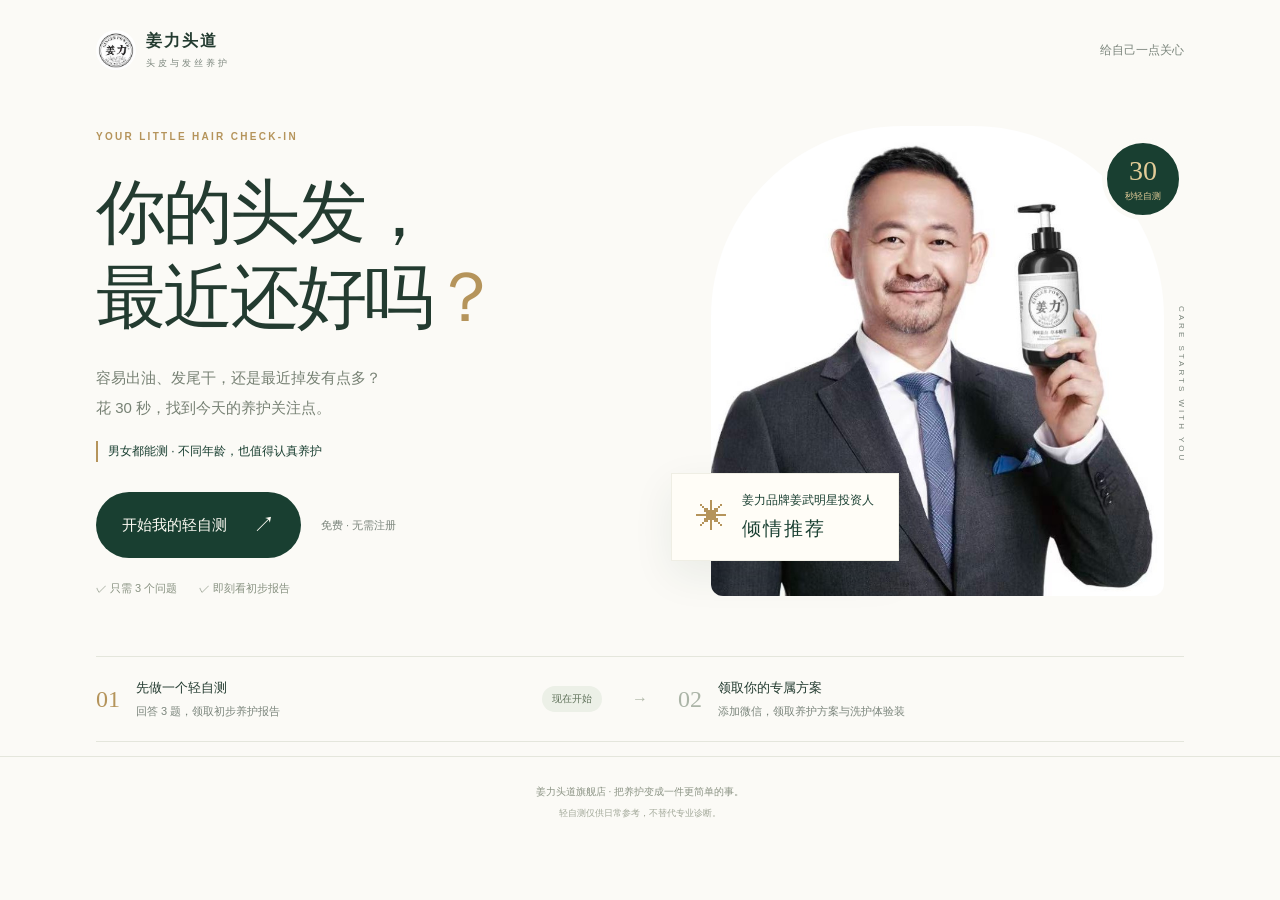
==== commit bba883e5: "Simplify self-assessment, personalize care reports and WeChat offers" ====
--- a/index.html
+++ b/index.html
@@ -3,18 +3,27 @@
 <head>
 <meta charset="UTF-8"><meta name="viewport" content="width=device-width, initial-scale=1"><meta name="theme-color" content="#193f31">
 <meta name="description" content="30秒头皮与发丝轻自测，了解近期养护关注点，领取你的初步养护报告。">
-<title>姜力头道 · 30秒头皮轻自测</title><link rel="stylesheet" href="styles.css">
+<title>姜力头道 · 30秒头皮轻自测</title><link rel="stylesheet" href="styles.css?v=care-20261117">
 </head>
 <body>
 <header class="header"><a class="brand" href="./"><img src="assets/jiangli-brand-seal.jpg" alt=""><span>姜力头道<small>头皮与发丝养护</small></span></a><span class="header-note">给自己一点关心</span></header>
 <main>
 <section id="welcome" class="welcome">
-<div class="hero-copy"><span class="eyebrow">YOUR LITTLE HAIR CHECK-IN</span><h1>你的头发，<br>最近还好吗<span>？</span></h1><p class="intro">容易出油、发尾干，还是最近掉发有点多？<br>花 30 秒，找到今天的养护关注点。</p><div class="hero-actions"><button class="primary" id="start">开始我的轻自测 <span>↗</span></button><span class="free-note">免费 · 无需注册</span></div><div class="promise"><span>✓ 只需 3 个问题</span><span>✓ 即刻看初步报告</span></div></div>
-<div class="hero-art"><img class="portrait" src="assets/jiangli-founder-hero.jpg" alt="姜力品牌养护形象"><span class="art-label">CARE STARTS WITH YOU</span><div class="float-card"><span class="leaf">✳</span><div><small>从了解自己开始</small><strong>养护，可以简单一点。</strong></div></div><span class="round-tag">30<small>秒轻自测</small></span></div>
-<div class="journey"><div><span class="journey-num">01</span><p><strong>先做一个轻自测</strong><small>回答 3 题，领取初步养护报告</small></p><span class="tag">现在开始</span></div><span class="journey-arrow">→</span><div><span class="journey-num muted">02</span><p><strong>想再深入了解？</strong><small>添加微信，沟通进一步测评方式</small></p></div></div>
+<div class="hero-copy"><span class="eyebrow">YOUR LITTLE HAIR CHECK-IN</span><h1>你的头发，<br>最近还好吗<span>？</span></h1><p class="intro">容易出油、发尾干，还是最近掉发有点多？<br>花 30 秒，找到今天的养护关注点。</p><p class="inclusive-note">男女都能测 · 不同年龄，也值得认真养护</p><div class="hero-actions"><button class="primary" id="start">开始我的轻自测 <span>↗</span></button><span class="free-note">免费 · 无需注册</span></div><div class="promise"><span>✓ 只需 3 个问题</span><span>✓ 即刻看初步报告</span></div></div>
+<div class="hero-art"><img class="portrait" src="assets/jiangli-founder-hero.jpg" alt="姜力品牌姜武明星投资人形象"><span class="art-label">CARE STARTS WITH YOU</span><div class="float-card"><span class="leaf">✳</span><div><small>姜力品牌姜武明星投资人</small><strong>倾情推荐</strong></div></div><span class="round-tag">30<small>秒轻自测</small></span></div>
+<div class="journey"><div><span class="journey-num">01</span><p><strong>先做一个轻自测</strong><small>回答 3 题，领取初步养护报告</small></p><span class="tag">现在开始</span></div><span class="journey-arrow">→</span><div><span class="journey-num muted">02</span><p><strong>领取你的专属方案</strong><small>添加微信，领取养护方案与洗护体验装</small></p></div></div>
 </section>
-<section id="quiz" class="panel" hidden aria-labelledby="quiz-title"><div class="panel-top"><button class="text-button" id="back">← 返回</button><span id="step-label">01 / 03</span></div><div class="progress"><span id="progress-fill"></span></div><span class="eyebrow">A MOMENT FOR YOURSELF</span><h2 id="quiz-title" tabindex="-1"></h2><p id="question-help" class="subtext"></p><div id="answers" class="answers"></div><div id="optional" hidden><details><summary>添加照片或说说感受 <span>选填 ＋</span></summary><div class="optional-body"><label class="upload-label" for="photo">＋ 选择一张头皮或发丝照片<input type="file" id="photo" accept="image/*"></label><div id="photo-wrap" hidden><img id="photo-preview" alt="你选择的照片"><button type="button" class="text-button" id="remove-photo">移除照片</button></div><label for="notes" class="notes-label">还有什么想告诉我们？</label><textarea id="notes" maxlength="240" rows="3" placeholder="比如：发尾比较干，最近也经常熬夜……"></textarea><small>照片只在当前浏览器中预览，不会上传。</small></div></details></div><p id="quiz-error" class="error" role="alert"></p><button id="next" class="primary wide">下一题 <span>→</span></button><p class="quiet">按真实感受选择就好，没有标准答案。</p></section>
-<section id="result" class="result" hidden aria-labelledby="report-title"><div class="result-intro"><span class="eyebrow">YOUR PERSONAL CHECK-IN</span><h2 id="report-title" tabindex="-1">你的初步养护报告</h2><p>从今天的感受里，找到一个小小的养护起点。</p></div><article class="report"><div class="report-top"><span>姜力头道 · 轻自测</span><time id="report-date"></time></div><div class="report-heading"><span class="leaf">✳</span><div><small>你目前可以关注</small><h3 id="report-type"></h3></div><span class="tag">初步参考</span></div><div id="report-tags" class="report-tags"></div><div id="report-photo-wrap" class="report-photo" hidden><img id="report-photo" alt="本次自测的照片记录"><p>你的照片记录<small>仅作本次记录，尚未进行图像分析</small></p></div><div class="report-section"><span class="section-number">01</span><div><h4>先了解一下</h4><p id="report-observation"></p></div></div><div class="report-section advice"><span class="section-number">02</span><div><h4>今天可以试试</h4><p id="report-advice"></p></div></div><div class="report-section"><span class="section-number">03</span><div><h4>接下来留意</h4><p id="report-followup"></p></div></div><p id="report-note" class="user-note" hidden></p><p class="report-disclaimer">本报告根据你的回答整理，供日常养护参考，不代表图像检测或医疗诊断。持续明显掉发、红肿或疼痛，建议咨询皮肤科。</p></article>
-<aside class="wechat"><div class="wechat-heading"><span class="eyebrow">NEXT STEP · 深入了解</span><span class="outline-tag">自愿选择</span></div><h2>还想知道，<br>怎样养护更适合自己？</h2><p>添加微信，告诉我们你的自测结果。<br>进一步沟通头皮照片、洗护习惯与近期变化，<br>了解下一步测评及养护建议。</p><div class="wechat-number"><span>微信号</span><strong id="wechat-id">18666095939</strong></div><button class="primary light wide" id="copy-wechat">复制微信号，去微信添加 <span>↗</span></button><p class="wechat-tip">复制后打开微信 → 右上角「＋」→ 添加朋友<br>也可以长按上方号码手动复制</p></aside><button class="text-button retry" id="retry">重新测一次 ↻</button></section>
-</main><footer>姜力头道旗舰店 · 把养护变成一件更简单的事。<br><span>轻自测仅供日常参考，不替代专业诊断。</span></footer><div id="toast" role="status" aria-live="polite"></div><script src="app.js"></script>
+<section id="quiz" class="panel" hidden aria-labelledby="quiz-title"><div class="panel-top"><button class="text-button" id="back">← 返回</button><span id="step-label">01 / 03</span></div><div class="progress"><span id="progress-fill"></span></div><span class="eyebrow">A MOMENT FOR YOURSELF</span><h2 id="quiz-title" tabindex="-1"></h2><p id="question-help" class="subtext"></p><div id="answers" class="answers"></div><p id="quiz-error" class="error" role="alert"></p><button id="next" class="primary wide">下一题 <span>→</span></button><div class="quiz-tools"><button id="clear-current" class="text-button">清空本题重选</button><span>返回上一题，答案会保留</span></div><p class="quiet">选错了随时改，不用从头再来。</p></section>
+<section id="result" class="result" hidden aria-labelledby="report-title">
+<div class="result-intro"><span class="eyebrow">YOUR PERSONAL CARE · 姜力头道轻自测</span><h2 id="report-title" tabindex="-1">你的养护重点，找到了。</h2><p>先看懂自己的感受，再选适合的养护方式。</p></div>
+<article class="report"><div class="report-top"><span>姜力头道 · 专属养护参考</span><time id="report-date"></time></div>
+<div class="report-verdict"><span class="verdict-label">根据你的回答 · 这次先抓住一个重点</span><h3 id="report-verdict"></h3></div>
+<div class="profile-block"><h4>你的头皮与秀发状态画像</h4><div id="report-tags" class="report-tags"></div><p id="report-profile"></p></div>
+<section class="report-section"><span class="section-number">01</span><div><h4>为什么这样建议？看看你刚才的选择</h4><div id="report-reasons" class="reason-list"></div></div></section>
+<section class="report-section advice"><span class="section-number">02</span><div><h4>今天就做这 2 件小事</h4><ol id="report-actions" class="action-list"></ol></div></section>
+<section class="care-direction"><span class="eyebrow">YOUR CARE DIRECTION</span><h4 id="direction-title"></h4><p id="report-direction"></p><p class="brand-bridge">想知道姜力洗护怎么搭配？把这份结果告诉我们，先按你的头皮感受和发丝需求沟通，再确定适合的产品与使用方式。</p></section>
+<p class="report-disclaimer">这是基于问卷的养护判断，不是医学诊断；无法仅凭回答确定脱发原因或头皮屏障状态。若持续明显掉发、红肿或疼痛，请咨询皮肤科。具体产品适用范围以说明书为准，儿童等特殊人群请先沟通确认。</p></article>
+<aside class="wechat"><div class="wechat-heading"><span class="eyebrow">NEXT STEP · 一对一养护</span><span class="outline-tag">自愿领取</span></div><h2>别急着换一瓶，<br>先领你的专属方案。</h2><p id="wechat-hook"></p><ul class="offer-list"><li><strong>一对一给头皮秀发养护建议</strong><span>照着你的情况，聊清洗护搭配与使用方式</span></li><li><strong>免费领取洗护体验装 · 全国可邮</strong><span>添加微信咨询领取，具体寄送安排在微信确认</span></li><li><strong>深入了解头皮问题，微信里咨询</strong><span>有养护疑问，可以继续一对一沟通</span></li></ul><div class="wechat-number"><span>咨询微信</span><strong id="wechat-id">18666095939</strong></div><button class="primary light wide" id="copy-wechat">复制微信，领取方案与体验装 <span>↗</span></button><button class="copy-result" id="copy-result">也复制我的结果，发给顾问 →</button><p class="wechat-tip">打开微信 → 右上角「＋」→ 添加朋友<br>发送「养护方案」，告诉我们你的自测结果即可</p></aside>
+<div class="result-tools"><button class="text-button" id="edit-answers">← 修改刚才的答案</button><button class="text-button" id="retry">重新测一次 ↻</button></div></section>
+</main><footer>姜力头道旗舰店 · 把养护变成一件更简单的事。<br><span>轻自测仅供日常参考，不替代专业诊断。</span></footer><div id="toast" role="status" aria-live="polite"></div><script src="app.js?v=care-20261117"></script>
 </body></html>
--- a/styles.css
+++ b/styles.css
@@ -1,4 +1,18 @@
-:root{--green:#193f31;--gold:#b5945b;--ink:#233b30;--muted:#7b857c;--paper:#fbfaf6;--line:#e4e6dc}*{box-sizing:border-box}[hidden]{display:none!important}body{margin:0;background:var(--paper);font-family:-apple-system,BlinkMacSystemFont,"PingFang SC","Microsoft YaHei",sans-serif;color:var(--ink);-webkit-font-smoothing:antialiased}button,input,textarea{font:inherit}button,a{-webkit-tap-highlight-color:transparent}button{cursor:pointer}a{color:inherit;text-decoration:none}button:focus-visible,a:focus-visible,summary:focus-visible{outline:3px solid var(--gold);outline-offset:5px}.header{max-width:1160px;margin:auto;height:100px;display:flex;align-items:center;justify-content:space-between;padding:0 36px}.brand{display:flex;gap:10px;align-items:center;font-weight:600;letter-spacing:2px}.brand img{width:40px;height:40px;border-radius:50%}.brand small{display:block;font-size:9px;letter-spacing:3px;color:var(--muted);margin-top:5px;font-weight:400}.header-note{font-size:12px;color:var(--muted)}main{min-height:70vh}.welcome{max-width:1160px;margin:26px auto 50px;padding:0 36px;display:grid;grid-template-columns:1.1fr 1fr;gap:42px;align-items:center}.eyebrow{font-size:10px;letter-spacing:2.3px;color:var(--gold);font-weight:600}h1{font-size:70px;line-height:1.22;letter-spacing:-3px;font-weight:500;margin:26px 0 22px}h1 span{color:var(--gold)}.intro{font-size:15px;color:#768073;line-height:2}.hero-actions{display:flex;gap:20px;align-items:center;margin-top:30px}.primary{border:0;background:var(--green);color:#fffdf5;border-radius:50px;padding:18px 26px;display:flex;gap:26px;align-items:center;justify-content:space-between;font-size:15px;transition:background .2s,transform .2s;min-height:54px}.primary:hover{background:#2d5743;transform:translateY(-2px)}.primary span{font-size:22px;font-weight:400}.free-note{font-size:11px;color:var(--muted)}.promise{display:flex;gap:22px;color:#879180;font-size:11px;margin-top:23px}.hero-art{height:470px;position:relative;padding:0 20px 0 25px}.portrait{height:100%;width:100%;object-fit:cover;object-position:center 18%;border-radius:190px 190px 12px 12px}.art-label{position:absolute;right:-2px;top:180px;writing-mode:vertical-rl;font-size:8px;letter-spacing:3px;color:var(--muted)}.float-card{position:absolute;bottom:35px;left:-15px;display:flex;align-items:center;gap:14px;padding:18px 24px;background:#fffdf7;box-shadow:0 14px 40px #183b3014;border:1px solid #efeee4}.leaf{font-size:32px;color:var(--gold)}.float-card small{display:block;font-size:10px;color:var(--muted);margin-bottom:7px}.float-card strong{font-size:14px;font-weight:500}.round-tag{position:absolute;right:0;top:12px;width:82px;height:82px;background:var(--green);border-radius:50%;display:flex;flex-direction:column;align-items:center;justify-content:center;color:#e3cc98;font-size:28px;font-family:Georgia,serif;border:5px solid var(--paper)}.round-tag small{font-size:9px;margin-top:3px;font-family:inherit}.journey{grid-column:1/-1;border-top:1px solid var(--line);border-bottom:1px solid var(--line);padding:22px 0;display:flex;align-items:center;gap:30px;margin-top:18px}.journey>div{display:flex;gap:16px;align-items:center;flex:1}.journey-num{font-size:24px;color:var(--gold);font-family:Georgia,serif}.journey-num.muted{color:#abb4a7}.journey p{margin:0}.journey strong{font-size:13px;font-weight:500;display:block}.journey small{font-size:11px;color:var(--muted);display:block;margin-top:7px}.tag{background:#ecf0e7;color:#60725b;font-size:10px;padding:6px 10px;border-radius:20px;white-space:nowrap;margin-left:auto}.journey-arrow{color:#b0b7a8}.panel{width:calc(100% - 40px);max-width:600px;margin:25px auto 65px;background:#fffefa;border:1px solid var(--line);padding:32px 42px;border-radius:18px}.panel-top{display:flex;justify-content:space-between;align-items:center;font-size:11px;color:var(--muted)}.text-button{border:0;background:none;color:#6a796b;padding:8px 0;font-size:12px}.progress{height:3px;background:#e9ece2;border-radius:4px;margin:20px 0 35px;overflow:hidden}.progress span{display:block;width:33.333%;height:100%;background:var(--gold);transition:width .3s}h2{font-size:29px;font-weight:500;line-height:1.5;margin:15px 0 9px}.subtext{color:var(--muted);font-size:13px;margin:0 0 26px}.answers{display:grid;gap:11px}.answer{border:1px solid var(--line);border-radius:12px;background:#fcfcf8;text-align:left;padding:17px 18px;display:flex;align-items:center;gap:14px;min-height:58px;font-size:14px;color:var(--ink)}.answer .circle{width:20px;height:20px;border:1px solid #bfc8b8;border-radius:50%;display:grid;place-items:center;flex-shrink:0;font-size:12px}.answer.selected{background:#eef3e9;border-color:#758c6d}.answer.selected .circle{background:var(--green);border-color:var(--green);color:white}.answer:hover{border-color:#9eae93}.wide{width:100%}.quiet{text-align:center;color:#8b9286;font-size:11px;line-height:1.8;margin:17px 0 0}.error{min-height:18px;font-size:12px;color:#a3563e;margin:15px 0 8px}details{margin-top:20px;border-top:1px solid var(--line);padding-top:17px}summary{cursor:pointer;font-size:12px;color:#6a796b}summary span{float:right;font-size:10px;color:#98a08f}.optional-body{padding-top:18px}.upload-label{display:block;padding:17px;border:1px dashed #bdc9b4;text-align:center;font-size:12px;cursor:pointer;border-radius:9px}.upload-label input{display:block;margin:12px auto 0;font-size:11px;width:100%;max-width:230px}#photo-wrap{display:flex;align-items:center;gap:12px;margin-top:12px}#photo-preview{width:72px;height:72px;object-fit:cover;border-radius:8px}.notes-label{display:block;font-size:12px;margin:17px 0 8px}textarea{width:100%;resize:vertical;border:1px solid var(--line);border-radius:9px;background:#fffefa;padding:12px;font-size:13px;line-height:1.7;color:var(--ink)}.optional-body>small{display:block;font-size:10px;color:var(--muted);margin-top:7px}.result{max-width:620px;margin:22px auto 60px;padding:0 20px}.result-intro{text-align:center;margin-bottom:28px}.result-intro h2{margin-top:12px}.result-intro p{font-size:12px;color:var(--muted);line-height:1.8}.report{background:#fffefa;border:1px solid var(--line);border-radius:16px;padding:28px 30px;box-shadow:0 10px 35px #193f3105}.report-top{display:flex;justify-content:space-between;font-size:10px;color:#929b89;border-bottom:1px solid var(--line);padding-bottom:16px}.report-heading{display:flex;gap:14px;align-items:center;margin:22px 0 16px}.report-heading small{font-size:10px;color:var(--muted)}h3{font-size:22px;margin:7px 0 0;font-weight:500}.report-tags{display:flex;gap:6px;flex-wrap:wrap;margin-bottom:24px}.report-tags span{font-size:10px;border-radius:20px;padding:6px 10px;background:#f0f1e9;color:#76816d}.report-section{display:flex;gap:13px;margin-top:20px}.section-number{font:italic 17px Georgia,serif;color:var(--gold);margin-top:2px}h4{font-size:13px;margin:0 0 8px;font-weight:600}.report-section p{font-size:13px;color:#77816f;line-height:1.95;margin:0}.advice{background:#f0f4eb;border-radius:10px;padding:17px;margin-left:-8px;margin-right:-8px}.report-disclaimer{border-top:1px solid var(--line);padding-top:16px;margin:23px 0 0;font-size:10px;color:#969d90;line-height:1.8}.report-photo{display:flex;align-items:center;gap:12px;background:#f5f4ed;padding:10px;border-radius:9px}.report-photo img{width:65px;height:65px;object-fit:cover;border-radius:6px}.report-photo p{font-size:11px}.report-photo small{font-size:9px;display:block;color:var(--muted);margin-top:6px}.user-note{font-size:11px;color:var(--muted);white-space:pre-wrap;overflow-wrap:anywhere;background:#f7f6f0;padding:12px;line-height:1.8}.wechat{margin-top:25px;border-radius:16px;background:var(--green);color:#f5f5e9;padding:30px}.wechat-heading{display:flex;justify-content:space-between;align-items:center}.wechat .eyebrow{color:#d7bd83;font-size:9px}.outline-tag{font-size:9px;border:1px solid #ffffff40;border-radius:20px;padding:5px 9px;color:#cad4c2}.wechat h2{font-size:27px;margin-top:23px}.wechat>p{font-size:13px;color:#c0ceba;line-height:1.9}.wechat-number{display:flex;gap:15px;align-items:center;margin:24px 0 18px;padding:15px;border-radius:9px;background:#ffffff0c;border:1px solid #ffffff25}.wechat-number span{font-size:11px;color:#b3c4ac}.wechat-number strong{font-size:25px;letter-spacing:2px;font-weight:500;user-select:all}.primary.light{background:#e8d9b4;color:var(--green);font-size:13px}.primary.light:hover{background:#f2e4c4}.wechat .wechat-tip{text-align:center;font-size:10px;color:#9eb397;line-height:1.8;margin-bottom:0}.retry{display:block;margin:24px auto 0}footer{text-align:center;border-top:1px solid var(--line);font-size:10px;line-height:2.1;color:#8b9384;padding:24px 16px}footer span{font-size:9px;color:#a2a899}#toast{position:fixed;bottom:25px;left:50%;transform:translateX(-50%);background:#193f31;color:white;box-shadow:0 4px 30px #0002;border-radius:10px;padding:13px 20px;font-size:12px;max-width:90%;width:max-content;opacity:0;pointer-events:none;transition:opacity .2s;z-index:10}#toast.visible{opacity:1}
+:root{--green:#193f31;--gold:#b5945b;--ink:#233b30;--muted:#7b857c;--paper:#fbfaf6;--line:#e4e6dc}*{box-sizing:border-box}[hidden]{display:none!important}body{margin:0;background:var(--paper);font-family:-apple-system,BlinkMacSystemFont,"PingFang SC","Microsoft YaHei",sans-serif;color:var(--ink);-webkit-font-smoothing:antialiased}button,input,textarea{font:inherit}button,a{-webkit-tap-highlight-color:transparent}button{cursor:pointer}a{color:inherit;text-decoration:none}button:focus-visible,a:focus-visible,summary:focus-visible{outline:3px solid var(--gold);outline-offset:5px}.header{max-width:1160px;margin:auto;height:100px;display:flex;align-items:center;justify-content:space-between;padding:0 36px}.brand{display:flex;gap:10px;align-items:center;font-weight:600;letter-spacing:2px}.brand img{width:40px;height:40px;border-radius:50%}.brand small{display:block;font-size:9px;letter-spacing:3px;color:var(--muted);margin-top:5px;font-weight:400}.header-note{font-size:12px;color:var(--muted)}main{min-height:70vh}.welcome{max-width:1160px;margin:26px auto 50px;padding:0 36px;display:grid;grid-template-columns:1.1fr 1fr;gap:42px;align-items:center}.eyebrow{font-size:10px;letter-spacing:2.3px;color:var(--gold);font-weight:600}h1{font-size:70px;line-height:1.22;letter-spacing:-3px;font-weight:500;margin:26px 0 22px}h1 span{color:var(--gold)}.intro{font-size:15px;color:#768073;line-height:2}.hero-actions{display:flex;gap:20px;align-items:center;margin-top:30px}.primary{border:0;background:var(--green);color:#fffdf5;border-radius:50px;padding:18px 26px;display:flex;gap:26px;align-items:center;justify-content:space-between;font-size:15px;transition:background .2s,transform .2s;min-height:54px}.primary:hover{background:#2d5743;transform:translateY(-2px)}.primary span{font-size:22px;font-weight:400}.free-note{font-size:11px;color:var(--muted)}.promise{display:flex;gap:22px;color:#879180;font-size:11px;margin-top:23px}.hero-art{height:470px;position:relative;padding:0 20px 0 25px}.portrait{height:100%;width:100%;object-fit:cover;object-position:center 18%;border-radius:190px 190px 12px 12px}.art-label{position:absolute;right:-2px;top:180px;writing-mode:vertical-rl;font-size:8px;letter-spacing:3px;color:var(--muted)}.float-card{position:absolute;bottom:35px;left:-15px;display:flex;align-items:center;gap:14px;padding:18px 24px;background:#fffdf7;box-shadow:0 14px 40px #183b3014;border:1px solid #efeee4}.leaf{font-size:32px;color:var(--gold)}.float-card small{display:block;font-size:10px;color:var(--muted);margin-bottom:7px}.float-card strong{font-size:14px;font-weight:500}.round-tag{position:absolute;right:0;top:12px;width:82px;height:82px;background:var(--green);border-radius:50%;display:flex;flex-direction:column;align-items:center;justify-content:center;color:#e3cc98;font-size:28px;font-family:Georgia,serif;border:5px solid var(--paper)}.round-tag small{font-size:9px;margin-top:3px;font-family:inherit}.journey{grid-column:1/-1;border-top:1px solid var(--line);border-bottom:1px solid var(--line);padding:22px 0;display:flex;align-items:center;gap:30px;margin-top:18px}.journey>div{display:flex;gap:16px;align-items:center;flex:1}.journey-num{font-size:24px;color:var(--gold);font-family:Georgia,serif}.journey-num.muted{color:#abb4a7}.journey p{margin:0}.journey strong{font-size:13px;font-weight:500;display:block}.journey small{font-size:11px;color:var(--muted);display:block;margin-top:7px}.tag{background:#ecf0e7;color:#60725b;font-size:10px;padding:6px 10px;border-radius:20px;white-space:nowrap;margin-left:auto}.journey-arrow{color:#b0b7a8}.panel{width:calc(100% - 40px);max-width:600px;margin:25px auto 65px;background:#fffefa;border:1px solid var(--line);padding:32px 42px;border-radius:18px}.panel-top{display:flex;justify-content:space-between;align-items:center;font-size:11px;color:var(--muted)}.text-button{border:0;background:none;color:#6a796b;padding:8px 0;font-size:12px}.progress{height:3px;background:#e9ece2;border-radius:4px;margin:20px 0 35px;overflow:hidden}.progress span{display:block;width:33.333%;height:100%;background:var(--gold);transition:width .3s}h2{font-size:29px;font-weight:500;line-height:1.5;margin:15px 0 9px}.subtext{color:var(--muted);font-size:13px;margin:0 0 26px}.answers{display:grid;gap:11px}.answer{border:1px solid var(--line);border-radius:12px;background:#fcfcf8;text-align:left;padding:17px 18px;display:flex;align-items:center;gap:14px;min-height:58px;font-size:14px;color:var(--ink)}.answer .circle{width:20px;height:20px;border:1px solid #bfc8b8;border-radius:50%;display:grid;place-items:center;flex-shrink:0;font-size:12px}.answer.selected{background:#eef3e9;border-color:#758c6d}.answer.selected .circle{background:var(--green);border-color:var(--green);color:white}.answer:hover{border-color:#9eae93}.wide{width:100%}.quiet{text-align:center;color:#8b9286;font-size:11px;line-height:1.8;margin:17px 0 0}.error{min-height:18px;font-size:12px;color:#a3563e;margin:15px 0 8px}.result{max-width:620px;margin:22px auto 60px;padding:0 20px}.result-intro{text-align:center;margin-bottom:28px}.result-intro h2{margin-top:12px}.result-intro p{font-size:12px;color:var(--muted);line-height:1.8}.report{background:#fffefa;border:1px solid var(--line);border-radius:16px;padding:28px 30px;box-shadow:0 10px 35px #193f3105}.report-top{display:flex;justify-content:space-between;font-size:10px;color:#929b89;border-bottom:1px solid var(--line);padding-bottom:16px}.report-heading{display:flex;gap:14px;align-items:center;margin:22px 0 16px}.report-heading small{font-size:10px;color:var(--muted)}h3{font-size:22px;margin:7px 0 0;font-weight:500}.report-tags{display:flex;gap:6px;flex-wrap:wrap;margin-bottom:24px}.report-tags span{font-size:10px;border-radius:20px;padding:6px 10px;background:#f0f1e9;color:#76816d}.report-section{display:flex;gap:13px;margin-top:20px}.section-number{font:italic 17px Georgia,serif;color:var(--gold);margin-top:2px}h4{font-size:13px;margin:0 0 8px;font-weight:600}.report-section p{font-size:13px;color:#77816f;line-height:1.95;margin:0}.advice{background:#f0f4eb;border-radius:10px;padding:17px;margin-left:-8px;margin-right:-8px}.report-disclaimer{border-top:1px solid var(--line);padding-top:16px;margin:23px 0 0;font-size:10px;color:#969d90;line-height:1.8}.wechat{margin-top:25px;border-radius:16px;background:var(--green);color:#f5f5e9;padding:30px}.wechat-heading{display:flex;justify-content:space-between;align-items:center}.wechat .eyebrow{color:#d7bd83;font-size:9px}.outline-tag{font-size:9px;border:1px solid #ffffff40;border-radius:20px;padding:5px 9px;color:#cad4c2}.wechat h2{font-size:27px;margin-top:23px}.wechat>p{font-size:13px;color:#c0ceba;line-height:1.9}.wechat-number{display:flex;gap:15px;align-items:center;margin:24px 0 18px;padding:15px;border-radius:9px;background:#ffffff0c;border:1px solid #ffffff25}.wechat-number span{font-size:11px;color:#b3c4ac}.wechat-number strong{font-size:25px;letter-spacing:2px;font-weight:500;user-select:all}.primary.light{background:#e8d9b4;color:var(--green);font-size:13px}.primary.light:hover{background:#f2e4c4}.wechat .wechat-tip{text-align:center;font-size:10px;color:#9eb397;line-height:1.8;margin-bottom:0}.retry{display:block;margin:24px auto 0}footer{text-align:center;border-top:1px solid var(--line);font-size:10px;line-height:2.1;color:#8b9384;padding:24px 16px}footer span{font-size:9px;color:#a2a899}#toast{position:fixed;bottom:25px;left:50%;transform:translateX(-50%);background:#193f31;color:white;box-shadow:0 4px 30px #0002;border-radius:10px;padding:13px 20px;font-size:12px;max-width:90%;width:max-content;opacity:0;pointer-events:none;transition:opacity .2s;z-index:10}#toast.visible{opacity:1}
 @media(max-width:900px){.header{height:85px}.welcome{gap:24px}.hero-art{height:410px}h1{font-size:56px}.intro{font-size:13px}.hero-actions{gap:12px}.primary{font-size:13px;padding:16px 22px}.journey{gap:16px}.journey .tag{display:none}.float-card{padding:15px;left:0}.promise{gap:13px;font-size:10px}}
 @media(max-width:600px){.header{height:75px;padding:0 23px}.brand{font-size:14px}.brand img{width:33px;height:33px}.brand small{font-size:8px}.header-note{font-size:10px}.welcome{margin-top:18px;padding:0 25px;gap:25px;grid-template-columns:1fr}.eyebrow{font-size:8px}h1{font-size:53px;letter-spacing:-2px;margin:19px 0 15px}.intro{font-size:13px;line-height:1.9}.hero-actions{margin-top:22px}.hero-actions .primary{min-width:210px;font-size:14px}.promise{margin-top:17px;font-size:10px;gap:20px}.hero-art{height:270px;width:100%;max-width:420px;margin:auto;padding:0 20px 0 70px}.portrait{border-radius:140px 140px 10px 10px;object-position:center 23%}.art-label{right:0;top:98px}.round-tag{right:3px;top:0;width:70px;height:70px;font-size:24px}.float-card{bottom:20px;left:0;gap:10px;padding:14px 17px}.float-card strong{font-size:12px}.float-card small{font-size:9px}.float-card .leaf{font-size:25px}.journey{margin-top:0;display:grid;gap:16px;padding:20px 0}.journey>div{gap:13px}.journey-arrow{display:none}.journey strong{font-size:12px}.journey small{font-size:10px}.journey-num{font-size:21px}.journey .tag{display:block}.panel{margin-top:15px;padding:23px 22px;border-radius:14px}.progress{margin-bottom:28px}h2{font-size:25px}.answer{font-size:13px;padding:16px 14px}.result{margin-top:15px}.result-intro h2{font-size:26px}.report{padding:22px 20px}.report-heading{gap:10px}h3{font-size:19px}.report-heading .tag{font-size:8px;padding:5px 7px}.report-section p{font-size:12px}.wechat{padding:24px 22px}.wechat h2{font-size:26px}.wechat-number strong{font-size:24px}.wechat>p{font-size:12px}.primary.light{font-size:12px;padding:15px 17px}.free-note{font-size:10px}.welcome{margin-bottom:30px}}
 @media(prefers-reduced-motion:reduce){*{transition:none!important}}
+
+/* Square indicators distinguish multiple selections from the duration question. */
+.answer.multiple .circle{border-radius:5px}
+
+.inclusive-note{font-size:12px;color:var(--green);border-left:2px solid var(--gold);padding-left:10px;margin-top:18px;line-height:1.8}
+.float-card small{color:var(--green);font-size:12px}.float-card strong{font-size:19px;color:var(--green);letter-spacing:2px}
+.quiz-tools{display:flex;justify-content:space-between;align-items:center;gap:12px;margin-top:14px}.quiz-tools>span{font-size:10px;color:var(--muted)}
+.result{max-width:720px}.report{padding:34px 38px;border-radius:4px 4px 18px 18px;border-top:3px solid var(--gold);background:linear-gradient(135deg,#fdfbf3,#fffefa 55%)}
+.report-verdict{padding:26px 0 22px}.verdict-label{font-size:11px;color:var(--gold);letter-spacing:1px}.report-verdict h3{font-size:32px;line-height:1.55;font-weight:700;letter-spacing:-.7px;margin-top:13px}
+.profile-block{padding:20px 0;border-top:1px solid var(--line);border-bottom:1px solid var(--line)}.profile-block h4{font-size:14px}.report-tags{margin:14px 0 12px;gap:8px}.report-tags span{font-size:11px;color:var(--green);background:#edf0e5;padding:8px 12px}.profile-block p{font-size:13px;line-height:1.9;color:#6c786a;margin:0}
+.report-section{margin-top:27px;gap:15px}.report-section>div{min-width:0;flex:1}.report-section h4{font-size:15px;line-height:1.7}.reason-list p{margin:12px 0 0;font-size:13px;color:#6c786a;line-height:1.95}.reason-list p+p{padding-top:12px;border-top:1px dashed #e3e6db}.advice{margin-top:26px;padding:20px 17px}.action-list{padding:0 0 0 20px;margin:12px 0 0}.action-list li{font-size:14px;line-height:1.95;padding-left:3px;margin-bottom:13px}.action-list li:last-child{margin-bottom:0}.action-list li::marker{color:var(--gold);font-weight:700}
+.care-direction{border:1px dashed #c8b98e;padding:21px;margin-top:26px;border-radius:10px}.care-direction h4{font-size:17px;line-height:1.6;margin-top:10px}.care-direction p{font-size:13px;line-height:1.95;color:#6b7968}.care-direction .brand-bridge{margin-bottom:0;color:var(--green);border-top:1px solid var(--line);padding-top:14px}.report-disclaimer{font-size:11px}
+.wechat{padding:34px 38px}.wechat h2{font-size:30px;line-height:1.55}.offer-list{list-style:none;padding:0;margin:24px 0;display:grid;gap:20px}.offer-list li{padding-left:22px;position:relative}.offer-list li:before{content:'✓';position:absolute;left:0;color:#e4c98f}.offer-list strong{font-size:14px;font-weight:500;line-height:1.7;display:block}.offer-list span{font-size:12px;color:#b8cbb1;line-height:1.8;display:block;margin-top:4px}.copy-result{display:block;width:100%;padding:15px 5px 5px;border:0;background:none;color:#e5d1a3;font-size:12px;min-height:44px}.result-tools{display:flex;justify-content:space-between;gap:12px;margin:20px 0}.wechat-number strong{font-weight:600}
+@media(max-width:600px){.report{padding:25px 21px}.report-verdict h3{font-size:27px}.report-verdict{padding-top:23px}.report-tags{gap:6px}.report-tags span{font-size:10px;padding:7px 9px}.wechat{padding:26px 22px}.wechat h2{font-size:27px}.quiz-tools{flex-wrap:wrap}.care-direction{padding:17px}.report-section h4{font-size:14px}.reason-list p{font-size:13px}.action-list li{font-size:13px}.report-disclaimer{font-size:10px}.inclusive-note{font-size:11px}.float-card small{font-size:11px}.float-card strong{font-size:17px}}
